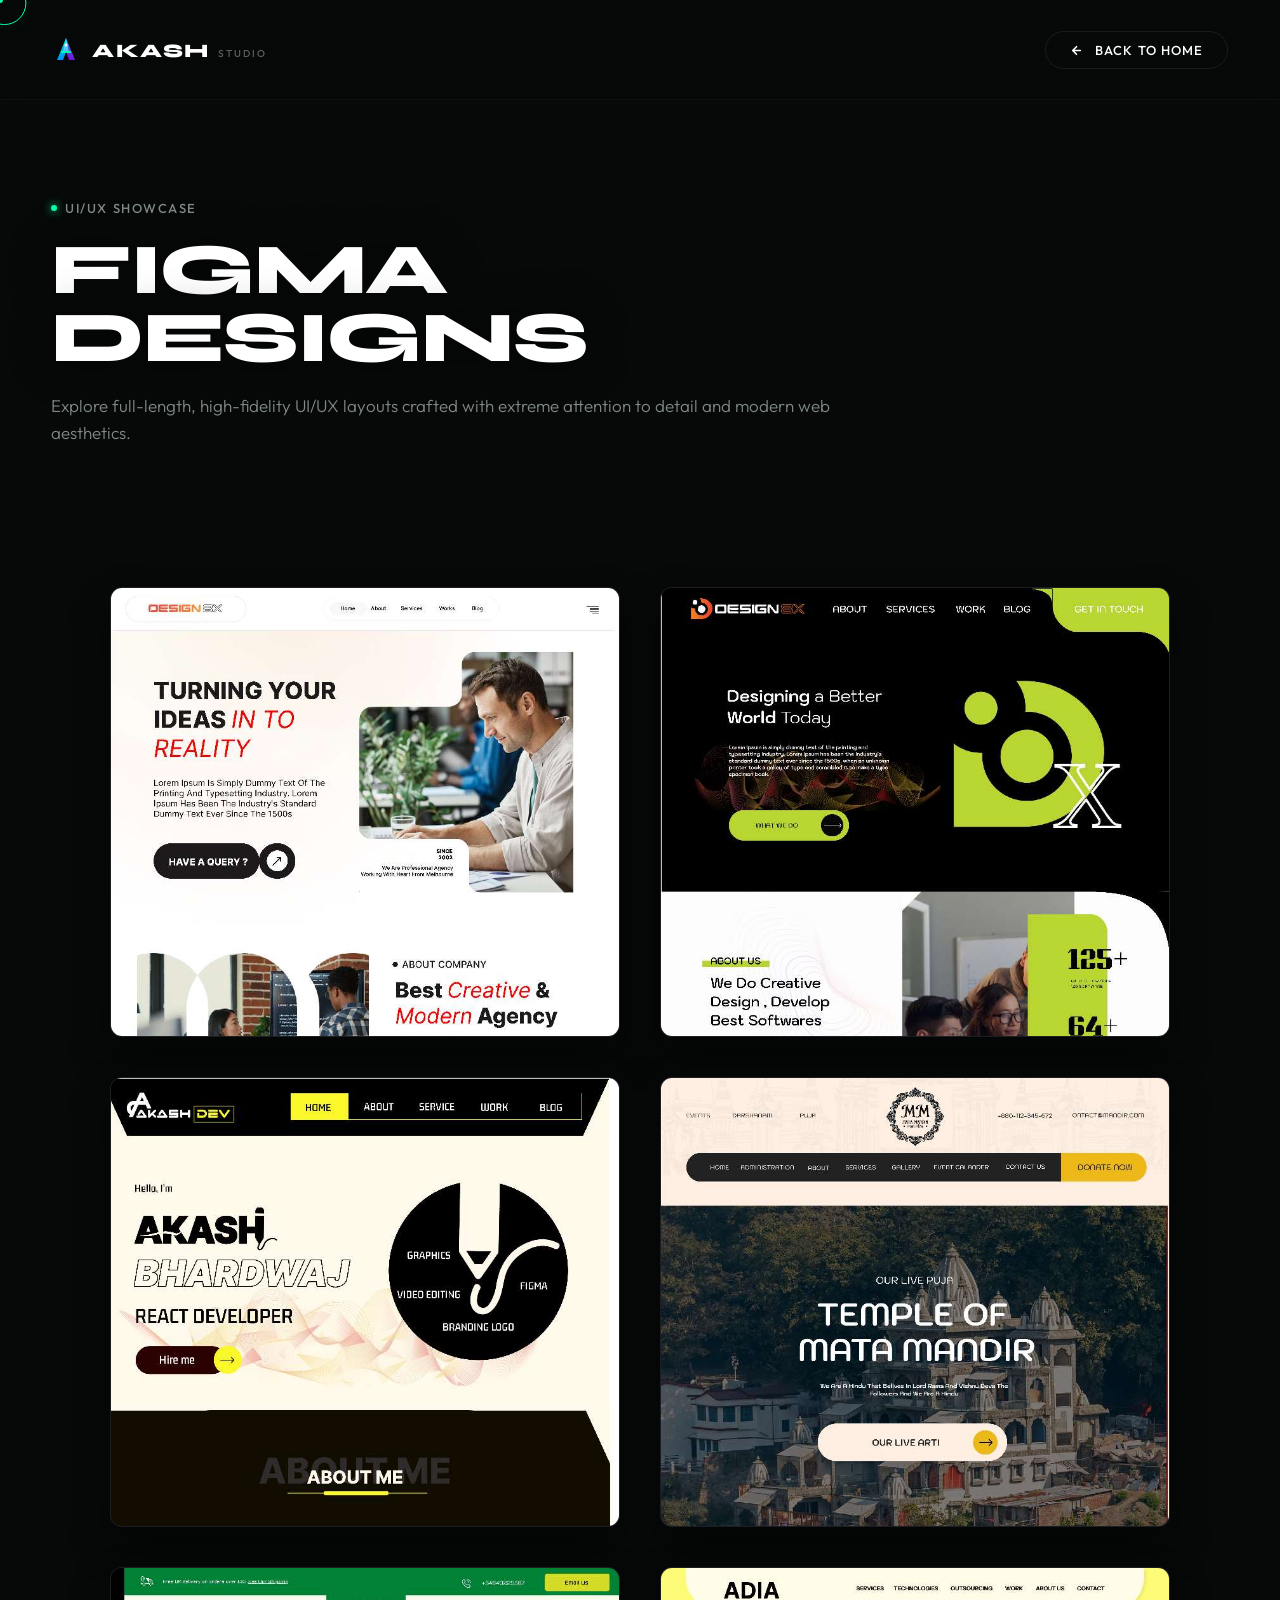
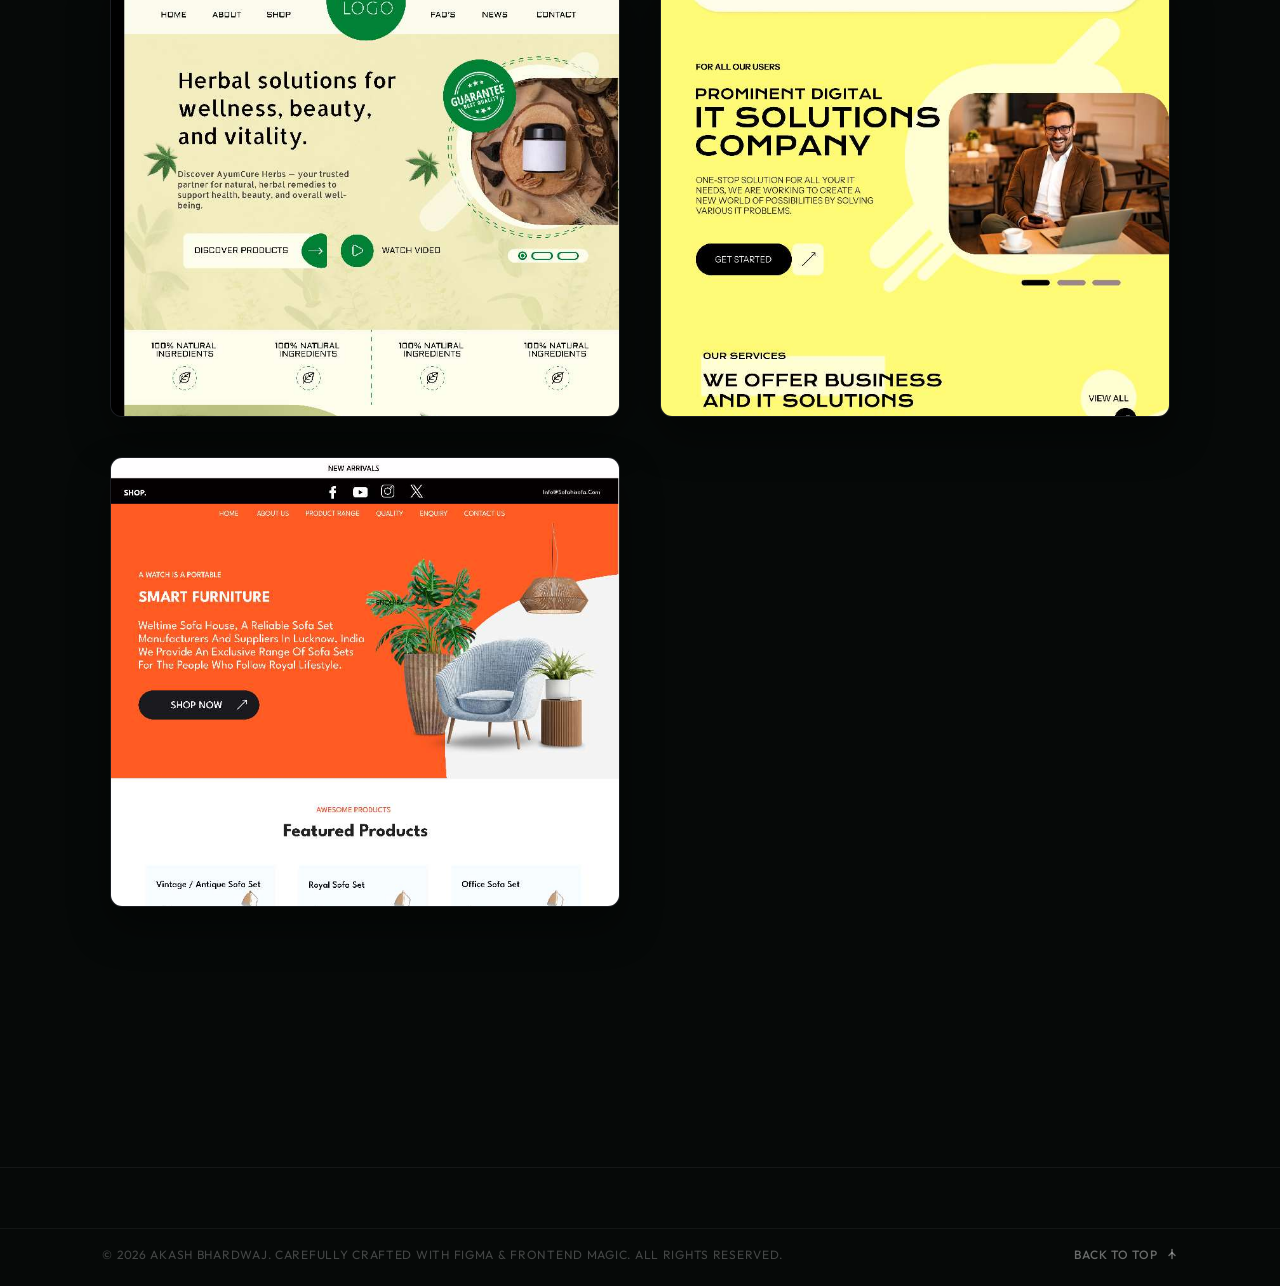
==== figma.html @ 512c7fcb "education section b" ====
<!DOCTYPE html>
<html lang="en">

<head>
    <meta charset="UTF-8">
    <meta name="viewport" content="width=device-width, initial-scale=1.0">
    <title>Figma UI/UX Designs | Akash Bhardwaj</title>
    <meta name="description"
        content="View high-fidelity Figma UI/UX designs and landing pages created by Akash Bhardwaj.">
    <!-- Import Google Fonts -->
    <link rel="preconnect" href="https://fonts.googleapis.com">
    <link rel="preconnect" href="https://fonts.gstatic.com" crossorigin>
    <link
        href="https://fonts.googleapis.com/css2?family=Outfit:wght@300;400;500;600;700&family=Syne:wght@700;800&display=swap"
        rel="stylesheet">
    <!-- Link Stylesheets -->
    <link rel="stylesheet" href="assets/css/main.css">
    <link rel="stylesheet" href="assets/css/work.css">
    <style>
        .figma-showcase-container {
            max-width: 1400px;
            margin: 0 auto;
            padding: 40px 5%;
            display: grid;
            grid-template-columns: repeat(2, 1fr);
            gap: 40px;
        }

        @media (max-width: 768px) {
            .figma-showcase-container {
                grid-template-columns: 1fr;
            }
        }

        .figma-card {
            position: relative;
            width: 100%;
            height: 450px;
            border-radius: 12px;
            overflow: hidden;
            background: #101217;
            box-shadow: 0 20px 40px rgba(0, 0, 0, 0.4);
            cursor: pointer;
            border: 1px solid rgba(255,255,255,0.05);
        }

        .figma-card::after {
            content: 'Click to view full design';
            position: absolute;
            bottom: 0;
            left: 0;
            width: 100%;
            padding: 20px;
            background: linear-gradient(to top, rgba(0,0,0,0.9), transparent);
            color: #fff;
            font-size: 14px;
            font-weight: 600;
            text-align: center;
            opacity: 0;
            transition: opacity 0.3s ease;
            pointer-events: none;
        }

        .figma-card:hover::after {
            opacity: 1;
        }

        /* Hover scroll effect using an inner wrapper */
        .figma-card-inner {
            width: 100%;
            height: 100%;
            overflow: hidden;
        }

        .figma-card img {
            width: 100%;
            height: auto;
            display: block;
            transition: transform 4s cubic-bezier(0.25, 1, 0.5, 1);
        }

        .figma-card:hover img {
            /* We will calculate the exact scroll amount using JS or rough estimate */
            /* A CSS-only hack for tall images: translate to bottom */
            transform: translateY(calc(-100% + 450px));
        }

        /* Modal Styles */
        .figma-modal {
            position: fixed;
            top: 0;
            left: 0;
            width: 100%;
            height: 100%;
            background: rgba(10, 12, 17, 0.95);
            backdrop-filter: blur(10px);
            z-index: 9999;
            display: flex;
            justify-content: center;
            align-items: flex-start;
            overflow-y: auto;
            opacity: 0;
            pointer-events: none;
            transition: opacity 0.4s ease;
            padding: 60px 20px;
        }

        .figma-modal.active {
            opacity: 1;
            pointer-events: all;
        }

        .figma-modal-close {
            position: fixed;
            top: 20px;
            right: 30px;
            width: 44px;
            height: 44px;
            background: rgba(255,255,255,0.1);
            border-radius: 50%;
            display: flex;
            align-items: center;
            justify-content: center;
            color: #fff;
            font-size: 24px;
            cursor: pointer;
            border: 1px solid rgba(255,255,255,0.2);
            z-index: 10000;
            transition: background 0.3s ease;
        }

        .figma-modal-close:hover {
            background: var(--accent-primary);
            color: #000;
        }

        .figma-modal-content {
            width: 100%;
            max-width: 1200px;
            margin: auto;
            box-shadow: 0 30px 60px rgba(0,0,0,0.6);
            border-radius: 8px;
            overflow: hidden;
            transform: translateY(30px);
            transition: transform 0.4s ease;
        }

        .figma-modal.active .figma-modal-content {
            transform: translateY(0);
        }

        .figma-modal-content img {
            width: 100%;
            height: auto;
            display: block;
        }
    </style>
</head>

<body class="work-page">
    <!-- Curtain Loading Screen -->
    <div class="page-load-curtain" id="page-curtain">
        <div class="curtain-glow"></div>
        <div class="curtain-loader">
            <span class="loader-percentage" id="loader-percent">0%</span>
            <div class="loader-bar-wrap">
                <div class="loader-bar-fill" id="loader-bar-fill"></div>
            </div>
        </div>
    </div>

    <!-- WebGL Background Canvas -->
    <canvas id="webgl-canvas"></canvas>

    <!-- Custom Cursor -->
    <div id="custom-cursor">
        <div class="cursor-ring"></div>
        <div class="cursor-dot"></div>
    </div>

    <!-- Header Navigation -->
    <header class="work-header">
        <a href="index.html" class="logo" id="header-logo-link">
            <!-- Custom Prism Monogram (SVG) -->
            <svg class="logo-svg" width="28" height="28" viewBox="0 0 28 28" fill="none"
                xmlns="http://www.w3.org/2000/svg">
                <g class="logo-icon-group">
                    <!-- Left stem (green to blue gradient) -->
                    <path d="M14 2L5 24H11L14 16H17L14 2Z" fill="url(#logo-grad-1)" class="logo-icon-part-1" />
                    <!-- Right stem (cyan to purple gradient with screen blend mode overlay) -->
                    <path d="M14 2L23 24H17L14 16H11L14 2Z" fill="url(#logo-grad-2)" class="logo-icon-part-2"
                        style="mix-blend-mode: screen; opacity: 0.85;" />
                    <!-- Floating neon crossbar -->
                    <path d="M10 16H18" stroke="#00ffaa" stroke-width="2" stroke-linecap="round"
                        class="logo-icon-crossbar" />
                    <!-- Accent focus dot -->
                    <circle cx="14" cy="9" r="1.5" fill="#ffffff" class="logo-icon-dot" />
                </g>
                <defs>
                    <linearGradient id="logo-grad-1" x1="5" y1="2" x2="17" y2="20" gradientUnits="userSpaceOnUse">
                        <stop stop-color="#00ffaa" />
                        <stop offset="1" stop-color="#0088ff" />
                    </linearGradient>
                    <linearGradient id="logo-grad-2" x1="23" y1="2" x2="11" y2="20" gradientUnits="userSpaceOnUse">
                        <stop stop-color="#00e5ff" />
                        <stop offset="1" stop-color="#9900ff" />
                    </linearGradient>
                </defs>
            </svg>
            <!-- Typographic Layout (HTML/CSS) -->
            <span class="logo-text-wrap">
                <span class="logo-text">AKASH</span>
                <span class="logo-subtext">STUDIO</span>
            </span>
        </a>

        <a href="index.html" class="contact-btn" id="back-home-btn">
            <span class="contact-icon"
                style="transform: rotate(180deg); display: inline-flex; align-items: center; margin-right: 2px;">
                <svg width="13" height="13" viewBox="0 0 24 24" fill="none" stroke="currentColor" stroke-width="3"
                    stroke-linecap="round" stroke-linejoin="round">
                    <path d="M5 12h14M12 5l7 7-7 7" />
                </svg>
            </span>
            <span>Back to Home</span>
        </a>
    </header>

    <!-- Main Container -->
    <main class="work-grid-container">
        <!-- Hero Intro Section -->
        <section class="work-hero">
            <div class="section-indicator">
                <span class="dot"></span>
                <span>UI/UX Showcase</span>
            </div>
            <h1 class="work-hero-title">Figma Designs</h1>
            <p class="work-hero-desc">Explore full-length, high-fidelity UI/UX layouts crafted with extreme attention to detail and modern web aesthetics.</p>
        </section>

        <!-- Figma Designs Grid -->
        <section class="figma-showcase-container">
            <div class="figma-card" data-src="assets/images/figma/Desktop - 1.png">
                <div class="figma-card-inner">
                    <img src="assets/images/figma/thumbs/Desktop - 1.jpg" alt="Figma Design Desktop 1" loading="lazy">
                </div>
            </div>
            <div class="figma-card" data-src="assets/images/figma/Desktop - 1 (1).png">
                <div class="figma-card-inner">
                    <img src="assets/images/figma/thumbs/Desktop - 1 (1).jpg" alt="Figma Design Desktop 1 (1)" loading="lazy">
                </div>
            </div>
            <div class="figma-card" data-src="assets/images/figma/Desktop - 1 (2).png">
                <div class="figma-card-inner">
                    <img src="assets/images/figma/thumbs/Desktop - 1 (2).jpg" alt="Figma Design Desktop 1 (2)" loading="lazy">
                </div>
            </div>
            <div class="figma-card" data-src="assets/images/figma/Desktop - 1 (3).png">
                <div class="figma-card-inner">
                    <img src="assets/images/figma/thumbs/Desktop - 1 (3).jpg" alt="Figma Design Desktop 1 (3)" loading="lazy">
                </div>
            </div>
            <div class="figma-card" data-src="assets/images/figma/Desktop - 1 (4).png">
                <div class="figma-card-inner">
                    <img src="assets/images/figma/thumbs/Desktop - 1 (4).jpg" alt="Figma Design Desktop 1 (4)" loading="lazy">
                </div>
            </div>
            <div class="figma-card" data-src="assets/images/figma/Desktop - 2.png">
                <div class="figma-card-inner">
                    <img src="assets/images/figma/thumbs/Desktop - 2.jpg" alt="Figma Design Desktop 2" loading="lazy">
                </div>
            </div>
            <div class="figma-card" data-src="assets/images/figma/Desktop - 2 (1).png">
                <div class="figma-card-inner">
                    <img src="assets/images/figma/thumbs/Desktop - 2 (1).jpg" alt="Figma Design Desktop 2 (1)" loading="lazy">
                </div>
            </div>
        </section>
    </main>

    <!-- Figma Modal -->
    <div class="figma-modal" id="figma-modal">
        <div class="figma-modal-close" id="figma-modal-close">&times;</div>
        <div class="figma-modal-content">
            <img src="" alt="Full Figma Design" id="figma-modal-img">
        </div>
    </div>

    <!-- Footer -->
    <footer class="site-footer" id="site-footer" style="margin-top: 100px;">
        <div class="footer-bar">
            <span class="footer-copy">&copy; 2026 Akash Bhardwaj. Carefully crafted with Figma & Frontend Magic. All rights
                reserved.</span>
            <button class="back-to-top-btn" id="back-to-top-btn" style="position: relative; z-index: 100;">
                <span>Back to Top</span>
                <svg width="12" height="12" viewBox="0 0 24 24" fill="none" stroke="currentColor" stroke-width="3"
                    stroke-linecap="round" stroke-linejoin="round">
                    <path d="M18 15l-6-6-6 6" />
                    <path d="M12 21V3" />
                </svg>
            </button>
        </div>
    </footer>

    <!-- GSAP & Three.js Libraries -->
    <script src="https://cdnjs.cloudflare.com/ajax/libs/gsap/3.12.4/gsap.min.js"></script>
    <script src="https://cdnjs.cloudflare.com/ajax/libs/gsap/3.12.4/ScrollTrigger.min.js"></script>
    <script src="https://cdnjs.cloudflare.com/ajax/libs/three.js/r134/three.min.js"></script>

    <!-- Base Layout Scripts -->
    <script src="assets/js/three-bg.js"></script>
    <script src="assets/js/work.js"></script>
    <script>
        // Back to top behavior
        document.getElementById('back-to-top-btn').addEventListener('click', () => {
            window.scrollTo({ top: 0, behavior: 'smooth' });
        });

        // Figma Modal Logic
        const modal = document.getElementById('figma-modal');
        const modalImg = document.getElementById('figma-modal-img');
        const closeModal = document.getElementById('figma-modal-close');
        const cards = document.querySelectorAll('.figma-card');

        cards.forEach(card => {
            card.addEventListener('click', () => {
                const src = card.getAttribute('data-src');
                modalImg.src = src;
                modal.classList.add('active');
                document.body.style.overflow = 'hidden'; // prevent background scroll
            });
        });

        closeModal.addEventListener('click', () => {
            modal.classList.remove('active');
            document.body.style.overflow = '';
            setTimeout(() => {
                modalImg.src = '';
            }, 400); // clear image after transition
        });

        modal.addEventListener('click', (e) => {
            if (e.target === modal) {
                modal.classList.remove('active');
                document.body.style.overflow = '';
                setTimeout(() => {
                    modalImg.src = '';
                }, 400);
            }
        });
    </script>
</body>
</html>
---- assets/css/main.css ----
/* Main Stylesheet - Premium Creative Agency Portfolio */

/* Import Google Fonts */
@import url('https://fonts.googleapis.com/css2?family=Outfit:wght@300;400;500;600;700&family=Syne:wght@700;800&display=swap');

:root {
    --bg-color: #060908;
    --card-bg: rgba(10, 15, 13, 0.7);
    --accent-primary: #00ffaa;
    --accent-glow: rgba(0, 255, 170, 0.2);
    --accent-secondary: #00e5ff;
    --accent-secondary-glow: rgba(0, 229, 255, 0.2);
    --text-main: #ffffff;
    --text-muted: #808a85;

    --font-heading: 'Syne', sans-serif;
    --font-body: 'Outfit', sans-serif;

    /* Cursor variables */
    --cursor-x: 0px;
    --cursor-y: 0px;
    --cursor-ring-x: 0px;
    --cursor-ring-y: 0px;

    /* 3D Cube rotation variables managed by JS */
    --rx: -15deg;
    --ry: 45deg;
}

/* Base Reset */
* {
    margin: 0;
    padding: 0;
    box-sizing: border-box;
    -webkit-font-smoothing: antialiased;
    -moz-osx-font-smoothing: grayscale;
}

body {
    background-color: var(--bg-color);
    color: var(--text-main);
    font-family: var(--font-body);
    width: 100vw;
    position: relative;
    cursor: none;
    /* Hide default cursor to use custom one */
    /* overflow-y: auto; */
    /* overflow-x: hidden; */
    scroll-behavior: smooth;
}

/* Fallback for touch devices to show normal cursor */
@media (pointer: coarse) {
    body {
        cursor: auto;
    }

    #custom-cursor {
        display: none !important;
    }
}

a,
button {
    cursor: none;
    /* Keep cursor hidden on interactive items too */
}

.top {
    padding-top: 120px;
}

.bottom {
    padding-bottom: 120px;
}

/* Background Canvas & Glows */
#bg-canvas {
    position: fixed;
    top: 0;
    left: 0;
    width: 100%;
    height: 100%;
    z-index: -2;
    pointer-events: none;
    background: radial-gradient(circle at 50% 50%, #0d241d 0%, #060908 100%);
}

.bg-glow-effect {
    position: absolute;
    width: 50vw;
    height: 50vh;
    background: radial-gradient(circle, rgba(0, 255, 170, 0.05) 0%, transparent 70%);
    top: 25%;
    left: 25%;
    z-index: -1;
    pointer-events: none;
    filter: blur(60px);
}

/* Custom Cursor */
#custom-cursor {
    position: fixed;
    top: 0;
    left: 0;
    z-index: 100000;
    pointer-events: none;
}

.cursor-ring {
    position: absolute;
    width: 44px;
    height: 44px;
    border: 1.5px solid var(--accent-primary);
    border-radius: 50%;
    transform: translate(-50%, -50%) translate3d(var(--cursor-ring-x), var(--cursor-ring-y), 0);
    transition: width 0.3s cubic-bezier(0.2, 0.8, 0.2, 1),
        height 0.3s cubic-bezier(0.2, 0.8, 0.2, 1),
        background-color 0.3s ease,
        border-color 0.3s ease,
        box-shadow 0.3s ease;
    display: flex;
    justify-content: center;
    align-items: center;
}

.cursor-dot {
    position: absolute;
    width: 6px;
    height: 6px;
    background-color: var(--accent-primary);
    border-radius: 50%;
    transform: translate(-50%, -50%) translate3d(var(--cursor-x), var(--cursor-y), 0);
    transition: transform 0.1s ease, background-color 0.3s ease;
}

.cursor-ring::after {
    content: '';
    position: absolute;
    width: 100%;
    height: 100%;
    border-radius: 50%;
    box-shadow: 0 0 12px var(--accent-glow);
    opacity: 0.5;
}

/* Custom Cursor States */
#custom-cursor.hover .cursor-ring {
    width: 76px;
    height: 76px;
    background-color: rgba(0, 255, 170, 0.08);
    border-color: var(--accent-primary);
    box-shadow: 0 0 20px rgba(0, 255, 170, 0.2);
}

#custom-cursor.hover .cursor-dot {
    background-color: var(--text-main);
    transform: translate(-50%, -50%) scale(1.5);
}

/* Drag State for 3D Cube */
.cursor-drag-text {
    font-family: var(--font-body);
    font-size: 8px;
    font-weight: 700;
    color: var(--bg-color);
    text-transform: uppercase;
    letter-spacing: 0.1em;
    opacity: 0;
    transition: opacity 0.2s ease;
    pointer-events: none;
}

#custom-cursor.drag .cursor-ring {
    width: 80px;
    height: 80px;
    background-color: var(--accent-primary);
    border-color: var(--accent-primary);
    box-shadow: 0 0 30px rgba(0, 255, 170, 0.4);
}

#custom-cursor.drag .cursor-ring .cursor-drag-text {
    opacity: 1;
}

#custom-cursor.drag .cursor-dot {
    opacity: 0;
}

/* Header & Navigation */
header {
    position: fixed;
    top: 0;
    left: 0;
    width: 100%;
    padding: 30px 4vw;
    display: flex;
    justify-content: space-between;
    align-items: center;
    z-index: 100;
    border-radius: 0px;
    border: 1px solid transparent;
    border-bottom: 1px solid transparent;
    box-shadow: none;
    transition:
        top 0.85s cubic-bezier(0.16, 1, 0.3, 1),
        left 0.85s cubic-bezier(0.16, 1, 0.3, 1),
        transform 0.85s cubic-bezier(0.16, 1, 0.3, 1),
        width 0.85s cubic-bezier(0.16, 1, 0.3, 1),
        max-width 0.85s cubic-bezier(0.16, 1, 0.3, 1),
        padding 0.85s cubic-bezier(0.16, 1, 0.3, 1),
        background-color 0.85s ease,
        border-radius 0.85s cubic-bezier(0.16, 1, 0.3, 1),
        border 0.85s ease,
        box-shadow 0.85s ease;
    will-change: top, left, transform, width, max-width, padding, border-radius;
}

header>*:not(#header-scroll-progress) {
    position: relative;
    z-index: 2;
}

header::before {
    content: '';
    position: absolute;
    inset: 0;
    border-radius: 0px;
    padding: 1.5px;
    background: transparent;
    -webkit-mask: linear-gradient(#fff 0 0) content-box, linear-gradient(#fff 0 0);
    -webkit-mask-composite: xor;
    mask-composite: exclude;
    pointer-events: none;
    opacity: 0;
    z-index: 1;
    transition:
        opacity 0.85s ease,
        border-radius 0.85s cubic-bezier(0.16, 1, 0.3, 1);
}

header.scrolled {
    top: 100%;
    left: 50%;
    transform: translate(-50%, calc(-100% - 24px));
    width: 90%;
    max-width: 580px;
    padding: 10px 24px;
    background-color: rgba(6, 9, 8, 0.72);
    backdrop-filter: blur(20px);
    -webkit-backdrop-filter: blur(20px);
    border-radius: 100px;
    border: 1px solid transparent;
    box-shadow:
        0 15px 35px rgba(0, 0, 0, 0.6),
        0 0 20px rgba(0, 255, 170, 0.04);
}

header.scrolled::before {
    opacity: 1;
    border-radius: 100px;
    background: conic-gradient(from 0deg,
            var(--accent-primary) 0%,
            var(--accent-secondary) var(--scroll-percent, 0%),
            rgba(255, 255, 255, 0.06) var(--scroll-percent, 0%),
            rgba(255, 255, 255, 0.06) 100%);
}


/* Menu Toggle Button */
.menu-toggle {
    display: flex;
    align-items: center;
    gap: 12px;
    background: transparent;
    border: none;
    cursor: pointer;
    z-index: 110;
}

.hamburger {
    display: flex;
    flex-direction: column;
    gap: 6px;
    width: 24px;
}

.hamburger span {
    display: block;
    height: 2px;
    background-color: var(--text-main);
    transition: all 0.3s cubic-bezier(0.2, 0.8, 0.2, 1);
}

.hamburger span:nth-child(2) {
    width: 16px;
    align-self: flex-start;
}

/* Hamburger Morph on Active */
.menu-active .hamburger span:nth-child(1) {
    transform: translateY(8px) rotate(45deg);
}

.menu-active .hamburger span:nth-child(2) {
    opacity: 0;
    transform: translateX(10px);
}

.menu-active .hamburger span:nth-child(3) {
    transform: translateY(-8px) rotate(-45deg);
}

.menu-text {
    font-family: var(--font-body);
    font-weight: 600;
    font-size: 15px;
    letter-spacing: 0.1em;
    text-transform: uppercase;
    color: var(--text-main);
    transition: color 0.3s ease;
}

.menu-toggle:hover .hamburger span:nth-child(2) {
    width: 24px;
}

.menu-toggle:hover .menu-text {
    color: var(--accent-primary);
}

/* Logo */
.logo {
    display: inline-flex;
    align-items: center;
    gap: 12px;
    text-decoration: none;
    transition: transform 0.4s cubic-bezier(0.25, 1, 0.5, 1);
}

.logo-svg {
    display: block;
    flex-shrink: 0;
    overflow: visible;
}

/* Part transitions */
.logo-icon-part-1,
.logo-icon-part-2 {
    transition: transform 0.4s cubic-bezier(0.25, 1, 0.5, 1), opacity 0.4s ease, filter 0.4s ease;
}

.logo-icon-crossbar {
    transition: stroke-dasharray 0.4s ease, stroke-width 0.4s ease, stroke 0.4s ease, filter 0.4s ease;
}

.logo-icon-dot {
    transition: fill 0.4s ease, r 0.4s ease, filter 0.4s ease;
}

.logo-text-wrap {
    display: inline-flex;
    align-items: baseline;
    gap: 8px;
    white-space: nowrap;
}

.logo-text {
    font-family: var(--font-heading);
    font-weight: 800;
    font-size: 19px;
    letter-spacing: 0.08em;
    color: #ffffff;
    text-transform: uppercase;
    transition: fill 0.4s ease, letter-spacing 0.4s cubic-bezier(0.25, 1, 0.5, 1), text-shadow 0.4s ease;
}

.logo-subtext {
    font-family: var(--font-body);
    font-weight: 500;
    font-size: 10px;
    letter-spacing: 0.2em;
    color: rgba(255, 255, 255, 0.35);
    text-transform: uppercase;
    transition: color 0.4s ease, letter-spacing 0.4s cubic-bezier(0.25, 1, 0.5, 1), transform 0.4s cubic-bezier(0.25, 1, 0.5, 1);
    will-change: transform, letter-spacing;
}

/* Hover Animations */
.logo:hover {
    transform: scale(1.02);
}

/* Overlapping parts shift in opposite directions slightly for a 3D parallax prism feel */
.logo:hover .logo-icon-part-1 {
    transform: translateX(-1px) scaleY(1.02);
    filter: drop-shadow(0 0 4px rgba(0, 255, 170, 0.4));
}

.logo:hover .logo-icon-part-2 {
    transform: translateX(1px) scaleY(1.02);
    filter: drop-shadow(0 0 4px rgba(0, 229, 255, 0.4));
}

.logo:hover .logo-icon-crossbar {
    stroke: #00e5ff;
    stroke-width: 2.5px;
    filter: drop-shadow(0 0 5px #00e5ff);
}

.logo:hover .logo-icon-dot {
    fill: #ffffff;
    r: 2px;
    filter: drop-shadow(0 0 4px #ffffff);
}

/* The name letters expand in spacing elegantly */
.logo:hover .logo-text {
    fill: #ffffff;
    letter-spacing: 0.12em;
    text-shadow: 0 0 10px rgba(255, 255, 255, 0.2);
}

/* Subtext shifts right and glows */
.logo:hover .logo-subtext {
    color: var(--accent-primary);
    letter-spacing: 0.25em;
    transform: translateX(4px);
}

/* Contact Button */
.contact-btn {
    display: flex;
    align-items: center;
    gap: 10px;
    padding: 10px 24px;
    border: 1px solid rgba(255, 255, 255, 0.15);
    border-radius: 50px;
    color: var(--text-main);
    font-family: var(--font-body);
    font-weight: 500;
    font-size: 13px;
    text-transform: uppercase;
    letter-spacing: 0.08em;
    text-decoration: none;
    background: transparent;
    transition: all 0.3s cubic-bezier(0.2, 0.8, 0.2, 1);
    position: relative;
    overflow: hidden;
}

.contact-btn::before {
    content: '';
    position: absolute;
    top: 50%;
    left: 50%;
    width: 120%;
    height: 120%;
    background: radial-gradient(circle, rgba(0, 255, 170, 0.1) 0%, transparent 70%);
    transform: translate(-50%, -50%) scale(0);
    transition: transform 0.5s ease;
    z-index: -1;
}

.contact-btn:hover {
    border-color: var(--accent-primary);
    box-shadow: 0 0 15px var(--accent-glow);
    transform: translateY(-1px);
}

.contact-btn:hover::before {
    transform: translate(-50%, -50%) scale(1);
}

.contact-icon {
    display: flex;
    align-items: center;
    justify-content: center;
}

.contact-icon svg {
    transition: transform 0.3s ease;
}

.contact-btn:hover .contact-icon svg {
    transform: translateX(3px) scale(1.1);
}

/* Social Sidebar Left */
.social-sidebar {
    position: absolute;
    left: 4vw;
    top: 50%;
    transform: translateY(-50%);
    display: flex;
    flex-direction: column;
    gap: 28px;
    z-index: 50;
}

.social-link {
    display: flex;
    align-items: center;
    justify-content: center;
    color: var(--text-muted);
    transition: all 0.3s cubic-bezier(0.2, 0.8, 0.2, 1);
    width: 36px;
    height: 36px;
    border-radius: 50%;
    background: rgba(255, 255, 255, 0.02);
    border: 1px solid rgba(255, 255, 255, 0.05);
}

.social-link svg {
    width: 16px;
    height: 16px;
    fill: currentColor;
}

.social-link:hover {
    color: var(--accent-primary);
    border-color: var(--accent-primary);
    background: rgba(0, 255, 170, 0.05);
    box-shadow: 0 0 10px rgba(0, 255, 170, 0.1);
    transform: scale(1.1) translateX(2px);
}

/* Footer Section Left */
.footer-left {
    position: absolute;
    left: 4vw;
    bottom: 6vh;
    max-width: 340px;
    z-index: 50;
    display: flex;
    flex-direction: column;
    gap: 24px;
}

.footer-left p {
    font-size: 15px;
    color: var(--text-muted);
    line-height: 1.6;
    font-weight: 300;
}

.btn-primary {
    display: inline-flex;
    align-items: center;
    justify-content: center;
    gap: 12px;
    padding: 14px 28px;
    background: rgba(0, 255, 170, 0.05);
    border: 1.5px solid var(--accent-primary);
    border-radius: 50px;
    color: #ffffff;
    text-transform: uppercase;
    font-family: var(--font-body);
    font-size: 13px;
    font-weight: 600;
    letter-spacing: 0.05em;
    text-decoration: none;
    transition: all 0.3s cubic-bezier(0.2, 0.8, 0.2, 1);
    align-self: flex-start;
    box-shadow: 0 0 0px rgba(0, 255, 170, 0);
}

.btn-primary svg {
    transition: transform 0.3s cubic-bezier(0.2, 0.8, 0.2, 1);
}

.btn-primary:hover {
    background: var(--accent-primary);
    color: var(--bg-color);
    box-shadow: 0 0 25px rgba(0, 255, 170, 0.4);
    transform: translateY(-3px);
}

.btn-primary:hover svg {
    transform: translateX(4px) scale(1.1);
    stroke: var(--bg-color);
    fill: var(--bg-color);
}

/* Footer Section Right (Expertise list) */
.footer-right {
    position: absolute;
    right: 4vw;
    bottom: 6vh;
    text-align: right;
    z-index: 50;
    display: flex;
    flex-direction: column;
    gap: 12px;
}

.expertise-item {
    font-family: var(--font-body);
    font-size: 15px;
    font-weight: 400;
    color: var(--text-muted);
    cursor: pointer;
    transition: all 0.3s cubic-bezier(0.2, 0.8, 0.2, 1);
    display: flex;
    align-items: center;
    justify-content: flex-end;
    gap: 8px;
}

.expertise-item::before {
    content: '';
    width: 0px;
    height: 6px;
    background-color: var(--accent-primary);
    border-radius: 50%;
    opacity: 0;
    transition: all 0.3s cubic-bezier(0.2, 0.8, 0.2, 1);
}

.expertise-item:hover {
    color: var(--text-main);
    transform: translateX(-10px);
}

.expertise-item:hover::before {
    width: 6px;
    opacity: 1;
}

/* Hero Center Container */
.hero-container {
    position: relative;
    width: 100%;
    height: 100vh;
    display: flex;
    flex-direction: column;
    justify-content: center;
    align-items: center;
    overflow: hidden;
}

/* Typography Layers (Solid behind, Outline in front) */
.title-layer {
    position: absolute;
    top: 50%;
    left: 50%;
    transform: translate(-50%, -50%);
    display: flex;
    flex-direction: column;
    align-items: center;
    justify-content: center;
    width: 100%;
    pointer-events: none;
    text-align: center;
    user-select: none;
}

.hero-title {
    font-family: var(--font-heading);
    font-weight: 800;
    font-size: 6.5vw;
    line-height: 0.9;
    text-transform: uppercase;
    letter-spacing: -0.01em;
    white-space: nowrap;
    margin: 0;
    padding: 0;
}

.title-layer-solid {
    color: var(--text-main);
    z-index: 1;
}

.title-layer-outline {
    color: transparent;
    -webkit-text-stroke: 1.5px rgba(255, 255, 255, 0.35);
    z-index: 3;
}

/* 3D Cube Component */
.cube-viewport {
    width: 320px;
    height: 320px;
    perspective: 1200px;
    position: absolute;
    top: 50%;
    left: 50%;
    transform: translate(-50%, -50%);
    display: flex;
    justify-content: center;
    align-items: center;
    z-index: 2;
    cursor: grab;
}

.cube-viewport:active {
    cursor: grabbing;
}

.cube-container {
    width: 280px;
    height: 280px;
    position: relative;
    transform-style: preserve-3d;
    transform: rotateX(var(--rx)) rotateY(var(--ry));
    will-change: transform;
    /* transition: transform 0.05s linear; */
    /* We manage interpolation in JS directly for ultra-smoothness */
}

/* Glow ball at the center inside the cube */
.cube-core {
    position: absolute;
    width: 130px;
    height: 130px;
    background: radial-gradient(circle, var(--accent-primary) 0%, var(--accent-secondary) 40%, transparent 70%);
    border-radius: 50%;
    filter: blur(15px);
    transform-style: preserve-3d;
    z-index: 0;
    pointer-events: none;
    left: 75px;
    top: 75px;
    animation: corePulse 4s infinite ease-in-out alternate;
    opacity: 0.8;
}

@keyframes corePulse {
    0% {
        transform: translate3d(0, 0, 0) scale(0.8);
        filter: blur(12px) brightness(1);
    }

    100% {
        transform: translate3d(0, 0, 0) scale(1.15);
        filter: blur(20px) brightness(1.3);
    }
}

.cube-face {
    position: absolute;
    width: 280px;
    height: 280px;
    backface-visibility: visible;
    border: 1.5px solid rgba(0, 255, 170, 0.35);
    box-shadow: inset 0 0 40px rgba(0, 255, 170, 0.15), 0 0 25px rgba(0, 0, 0, 0.55);
    background-size: cover;
    background-position: center;
    background-repeat: no-repeat;
    opacity: 0.88;
    transition: border-color 0.4s ease, box-shadow 0.4s ease, opacity 0.4s ease;
    border-radius: 6px;
    overflow: hidden;
}

.cube-face::after {
    content: '';
    position: absolute;
    top: 0;
    left: 0;
    width: 100%;
    height: 100%;
    background: linear-gradient(135deg, rgba(255, 255, 255, 0.15) 0%, transparent 60%, rgba(0, 0, 0, 0.45) 100%);
    pointer-events: none;
}

.cube-viewport:hover .cube-face {
    border-color: var(--accent-primary);
    box-shadow: inset 0 0 50px rgba(0, 255, 170, 0.25), 0 0 35px rgba(0, 255, 170, 0.15);
    opacity: 0.95;
}

/* Face coordinates */
.face-front {
    transform: rotateY(0deg) translateZ(140px);
}

.face-back {
    transform: rotateY(180deg) translateZ(140px);
}

.face-right {
    transform: rotateY(90deg) translateZ(140px);
}

.face-left {
    transform: rotateY(-90deg) translateZ(140px);
}

.face-top {
    transform: rotateX(90deg) translateZ(140px);
}

.face-bottom {
    transform: rotateX(-90deg) translateZ(140px);
}

/* Fullscreen Navigation Menu Overlay */
.menu-overlay {
    position: fixed;
    top: 0;
    left: 0;
    width: 100vw;
    height: 100vh;
    background: rgba(4, 7, 6, 0.98);
    backdrop-filter: blur(25px);
    -webkit-backdrop-filter: blur(25px);
    z-index: 95;
    transform: translateY(-100%);
    transition: transform 0.8s cubic-bezier(0.85, 0, 0.15, 1);
    opacity: 0;
    overflow: hidden;
}

.menu-overlay.active {
    transform: translateY(0);
    opacity: 1;
}

/* Glowing dots pattern on overlay menu */
.menu-overlay::after {
    content: '';
    position: absolute;
    top: 0;
    left: 0;
    width: 100%;
    height: 100%;
    background-image: radial-gradient(rgba(255, 255, 255, 0.02) 1px, transparent 1px);
    background-size: 30px 30px;
    z-index: -1;
    pointer-events: none;
}

/* Split screen overlay grid */
.menu-overlay-grid {
    display: grid;
    grid-template-columns: 1fr 1.1fr;
    width: 100%;
    height: 100%;
}

/* Left panel: Portrait image frame and Three.js Canvas */
.menu-overlay-left {
    position: relative;
    display: flex;
    justify-content: center;
    align-items: center;
    background: radial-gradient(circle at 30% 30%, rgba(13, 36, 29, 0.4) 0%, rgba(4, 7, 6, 0) 100%);
    border-right: 1px solid rgba(255, 255, 255, 0.03);
    overflow: hidden;
}

#menu-three-canvas {
    position: absolute;
    top: 0;
    left: 0;
    width: 100%;
    height: 100%;
    z-index: 1;
    pointer-events: none;
}

.menu-portrait-frame {
    position: relative;
    width: 320px;
    height: 400px;
    border-radius: 24px;
    padding: 1.5px;
    background: linear-gradient(135deg, rgba(0, 255, 170, 0.3) 0%, rgba(0, 229, 255, 0.3) 100%);
    box-shadow:
        0 25px 50px rgba(0, 0, 0, 0.6),
        0 0 30px rgba(0, 255, 170, 0.05);
    z-index: 2;
    overflow: hidden;
    transition: transform 0.5s cubic-bezier(0.16, 1, 0.3, 1), box-shadow 0.5s ease;
}

.menu-portrait-frame:hover {
    transform: scale(1.02) rotate(0.5deg);
    box-shadow:
        0 30px 60px rgba(0, 0, 0, 0.7),
        0 0 40px rgba(0, 255, 170, 0.15);
}

.menu-portrait-glow {
    position: absolute;
    inset: 0;
    background: radial-gradient(circle at var(--mouse-x, 50%) var(--mouse-y, 50%), rgba(0, 255, 170, 0.25) 0%, transparent 60%);
    z-index: 1;
    pointer-events: none;
    transition: opacity 0.3s ease;
}

.menu-portrait-wrap {
    width: 100%;
    height: 100%;
    border-radius: 22px;
    overflow: hidden;
    position: relative;
    z-index: 2;
    background: var(--bg-color);
}

.menu-portrait-img {
    width: 100%;
    height: 100%;
    object-fit: cover;
    opacity: 0.85;
    transition: transform 0.6s cubic-bezier(0.16, 1, 0.3, 1), filter 0.6s ease;
    filter: grayscale(20%) contrast(105%);
}

.menu-portrait-frame:hover .menu-portrait-img {
    transform: scale(1.05);
    filter: grayscale(0%) contrast(105%);
}

/* Right panel: links & dynamic labels */
.menu-overlay-right {
    position: relative;
    display: flex;
    flex-direction: column;
    justify-content: flex-start;
    padding: 80px 8vw;
    overflow-y: auto;
}

.menu-bg-label {
    font-family: var(--font-heading);
    font-weight: 800;
    font-size: 8.5vw;
    text-transform: uppercase;
    color: transparent;
    -webkit-text-stroke: 1.5px rgba(255, 255, 255, 0.025);
    position: absolute;
    top: 50%;
    left: 8vw;
    transform: translateY(-50%);
    z-index: 1;
    pointer-events: none;
    white-space: nowrap;
    letter-spacing: -0.02em;
    user-select: none;
    transition: opacity 0.35s ease, transform 0.45s cubic-bezier(0.16, 1, 0.3, 1), -webkit-text-stroke 0.35s ease;
}

.menu-bg-label.changing {
    opacity: 0;
    transform: translateY(-50%) translateX(20px);
}

.menu-container {
    display: flex;
    flex-direction: column;
    align-items: flex-start;
    gap: 12px;
    position: relative;
    z-index: 2;
    margin: auto 0;
}

.menu-item {
    font-family: var(--font-heading);
    font-weight: 800;
    font-size: 2.8vw;
    text-transform: uppercase;
    text-decoration: none;
    color: rgba(255, 255, 255, 0.2);
    transition: color 0.4s ease, transform 0.4s cubic-bezier(0.16, 1, 0.3, 1);
    display: flex;
    align-items: center;
    gap: 16px;
    position: relative;
}

.menu-item span {
    font-family: var(--font-body);
    font-size: 0.9vw;
    font-weight: 500;
    color: var(--accent-primary);
    opacity: 0;
    transform: translateX(-15px);
    transition: opacity 0.3s ease, transform 0.3s cubic-bezier(0.16, 1, 0.3, 1);
}

.menu-item:hover {
    color: var(--text-main);
    transform: translateX(12px) scale(1.02);
}

.menu-item:hover span {
    opacity: 1;
    transform: translateX(0);
}

.menu-item::after {
    content: '';
    position: absolute;
    bottom: -2px;
    left: 0;
    width: 0;
    height: 3px;
    background-color: var(--accent-primary);
    box-shadow: 0 0 12px var(--accent-glow);
    transition: width 0.4s cubic-bezier(0.16, 1, 0.3, 1);
}

.menu-item:hover::after {
    width: 100%;
}

/* Stagger animations for menu reveal */
.menu-overlay.active .menu-item {
    animation: slideInUp 0.6s cubic-bezier(0.16, 1, 0.3, 1) forwards;
    opacity: 0;
}

.menu-overlay.active .menu-item:nth-child(1) {
    animation-delay: 0.05s;
}

.menu-overlay.active .menu-item:nth-child(2) {
    animation-delay: 0.10s;
}

.menu-overlay.active .menu-item:nth-child(3) {
    animation-delay: 0.15s;
}

.menu-overlay.active .menu-item:nth-child(4) {
    animation-delay: 0.20s;
}

.menu-overlay.active .menu-item:nth-child(5) {
    animation-delay: 0.25s;
}

.menu-overlay.active .menu-item:nth-child(6) {
    animation-delay: 0.30s;
}

.menu-overlay.active .menu-item:nth-child(7) {
    animation-delay: 0.35s;
}

.menu-overlay.active .menu-item:nth-child(8) {
    animation-delay: 0.40s;
}

.menu-overlay.active .menu-item:nth-child(9) {
    animation-delay: 0.45s;
}

@keyframes slideInUp {
    from {
        opacity: 0;
        transform: translateY(30px);
    }

    to {
        opacity: 1;
        transform: translateY(0);
    }
}

/* Responsive collapse for menu split layout */
@media (max-width: 991px) {
    .menu-overlay-grid {
        grid-template-columns: 1fr;
    }

    .menu-overlay-left {
        display: none;
        /* Hide interactive visuals on tablet & mobile */
    }

    .menu-overlay-right {
        padding: 80px 10vw;
    }

    .menu-item {
        font-size: 6.5vw;
    }

    .menu-item span {
        font-size: 2.2vw;
    }

    .menu-bg-label {
        font-size: 15vw;
        left: 10vw;
    }
}

@media (max-width: 576px) {
    .menu-item {
        font-size: 8vw;
    }

    .menu-item span {
        font-size: 3vw;
    }
}



/* Responsive adjustments */
@media (max-width: 1024px) {
    .hero-title {
        font-size: 11vw;
    }

    .cube-viewport {
        width: 260px;
        height: 260px;
    }

    .cube-container {
        width: 220px;
        height: 220px;
    }

    .cube-face {
        width: 220px;
        height: 220px;
    }

    .cube-core {
        width: 100px;
        height: 100px;
        left: 60px;
        top: 60px;
    }

    .face-front {
        transform: rotateY(0deg) translateZ(110px);
    }

    .face-back {
        transform: rotateY(180deg) translateZ(110px);
    }

    .face-right {
        transform: rotateY(90deg) translateZ(110px);
    }

    .face-left {
        transform: rotateY(-90deg) translateZ(110px);
    }

    .face-top {
        transform: rotateX(90deg) translateZ(110px);
    }

    .face-bottom {
        transform: rotateX(-90deg) translateZ(110px);
    }
}

@media (max-width: 768px) {
    header {
        padding: 20px 6vw;
    }

    header.scrolled {
        transform: translate(-50%, calc(-100% - 16px));
        width: calc(100% - 32px);
        max-width: 100%;
        padding: 8px 12px;
    }

    header.scrolled .logo-subtext {
        display: none !important;
    }

    header.scrolled .menu-text {
        display: none !important;
    }

    header.scrolled .contact-btn span:not(.contact-icon) {
        display: none !important;
    }

    header.scrolled .contact-btn {
        padding: 10px;
        border-radius: 50% !important;
        width: 38px;
        height: 38px;
        display: flex;
        align-items: center;
        justify-content: center;
    }

    header.scrolled .contact-btn .contact-icon {
        margin: 0 !important;
    }


    .social-sidebar {
        display: none;
        /* Hide on mobile to declutter */
    }

    .footer-left {
        left: 6vw;
        bottom: 4vh;
        max-width: 80%;
    }

    .footer-right {
        display: none;
        /* Hide on mobile to declutter */
    }

    .hero-title {
        font-size: 13vw;
        line-height: 1.0;
    }

    .cube-viewport {
        width: 220px;
        height: 220px;
    }

    .cube-container {
        width: 180px;
        height: 180px;
    }

    .cube-face {
        width: 180px;
        height: 180px;
    }

    .cube-core {
        width: 80px;
        height: 80px;
        left: 50px;
        top: 50px;
    }

    .face-front {
        transform: rotateY(0deg) translateZ(90px);
    }

    .face-back {
        transform: rotateY(180deg) translateZ(90px);
    }

    .face-right {
        transform: rotateY(90deg) translateZ(90px);
    }

    .face-left {
        transform: rotateY(-90deg) translateZ(90px);
    }

    .face-top {
        transform: rotateX(90deg) translateZ(90px);
    }

    .face-bottom {
        transform: rotateX(-90deg) translateZ(90px);
    }

    .menu-item {
        font-size: 10vw;
    }

    .menu-item span {
        font-size: 3.5vw;
    }
}

/* About the Studio Section Styles */
.about-section {
    position: relative;
    width: 100%;
    min-height: 100vh;
    display: flex;
    align-items: center;
    justify-content: center;
    overflow: hidden;
    background-color: var(--bg-color);
    z-index: 10;
}

.about-content {
    max-width: 1200px;
    width: 100%;
    display: flex;
    flex-direction: column;
    gap: 50px;
    position: relative;
    z-index: 2;
}

.section-indicator {
    display: flex;
    align-items: center;
    gap: 8px;
    font-family: var(--font-body);
    font-size: 13px;
    font-weight: 500;
    text-transform: uppercase;
    letter-spacing: 0.12em;
    color: var(--text-muted);
}

.section-indicator .dot {
    width: 6px;
    height: 6px;
    background-color: var(--accent-primary);
    border-radius: 50%;
    display: inline-block;
    box-shadow: 0 0 8px var(--accent-primary);
}

.about-heading {
    font-family: var(--font-heading);
    font-weight: 800;
    font-size: 3.4vw;
    line-height: 1.25;
    text-transform: uppercase;
    color: var(--text-main);
    max-width: 1100px;
    margin: 0;
    letter-spacing: -0.01em;
}

.about-grid {
    display: grid;
    grid-template-columns: 1.1fr 0.9fr;
    gap: 6vw;
    align-items: center;
    width: 100%;
}

.about-image-wrapper {
    position: relative;
    border-radius: 16px;
    overflow: hidden;
    width: 100%;
    aspect-ratio: 1.8;
    box-shadow: 0 25px 50px -15px rgba(0, 0, 0, 0.7);
    border: 1px solid rgba(255, 255, 255, 0.05);
    perspective: 1200px;
    transform-style: preserve-3d;
}

.about-image-wrapper canvas {
    position: absolute;
    top: 0;
    left: 0;
    width: 100%;
    height: 100%;
    display: block;
    pointer-events: auto;
    border-radius: 16px;
}

.about-img {
    width: 100%;
    height: 100%;
    object-fit: cover;
    display: block;
    transition: transform 0.8s cubic-bezier(0.2, 0.8, 0.2, 1);
}

.about-image-wrapper:hover .about-img {
    transform: scale(1.05);
}

.about-details {
    display: flex;
    flex-direction: column;
    gap: 24px;
    align-items: flex-start;
    padding-left: 20px;
}

.about-subheading {
    font-family: var(--font-heading);
    font-size: 26px;
    font-weight: 700;
    color: var(--text-main);
    margin: 0;
}

.about-text {
    font-family: var(--font-body);
    font-size: 15px;
    color: var(--text-muted);
    line-height: 1.7;
    font-weight: 300;
    margin: 0;
}

.about-btn {
    display: inline-flex;
    align-items: center;
    gap: 10px;
    padding: 12px 28px;
    border: 1.5px solid rgba(255, 255, 255, 0.15);
    border-radius: 50px;
    color: var(--text-main);
    font-family: var(--font-body);
    font-weight: 600;
    font-size: 13px;
    text-transform: uppercase;
    letter-spacing: 0.08em;
    text-decoration: none;
    background: transparent;
    transition: all 0.3s cubic-bezier(0.2, 0.8, 0.2, 1);
    position: relative;
    overflow: hidden;
}

.about-btn::before {
    content: '';
    position: absolute;
    top: 50%;
    left: 50%;
    width: 120%;
    height: 120%;
    background: radial-gradient(circle, rgba(0, 255, 170, 0.1) 0%, transparent 70%);
    transform: translate(-50%, -50%) scale(0);
    transition: transform 0.5s ease;
    z-index: -1;
}

.about-btn:hover {
    border-color: var(--accent-primary);
    box-shadow: 0 0 15px var(--accent-glow);
    transform: translateY(-2px);
}

.about-btn:hover::before {
    transform: translate(-50%, -50%) scale(1);
}

.about-btn .btn-icon {
    display: flex;
    align-items: center;
    justify-content: center;
}

.about-btn .btn-icon svg {
    transition: transform 0.3s ease;
}

.about-btn:hover .btn-icon svg {
    transform: translateX(3px) scale(1.1);
}

/* Decorative vertical and horizontal accent lines + sparkles */
.deco-line-v {
    position: absolute;
    left: 5vw;
    top: 0;
    bottom: 0;
    width: 1px;
    background: linear-gradient(to bottom, transparent, rgba(255, 255, 255, 0.08) 15%, rgba(255, 255, 255, 0.08) 85%, transparent);
    z-index: 1;
}

.sparkles-v {
    position: absolute;
    left: calc(5vw - 10px);
    top: 40%;
    display: flex;
    flex-direction: column;
    gap: 20px;
    z-index: 2;
}

.deco-line-h {
    position: absolute;
    bottom: 4vh;
    left: 8vw;
    right: 0;
    height: 1px;
    background: linear-gradient(to right, rgba(255, 255, 255, 0.08) 0%, rgba(255, 255, 255, 0.08) 50%, transparent 100%);
    z-index: 1;
}

.sparkles-h {
    position: absolute;
    bottom: calc(4vh - 10px);
    right: 10vw;
    display: flex;
    gap: 15px;
    z-index: 2;
}

.sparkle-icon {
    width: 20px;
    height: 20px;
    color: var(--accent-primary);
    filter: drop-shadow(0 0 6px var(--accent-glow));
    animation: sparklePulse 2.5s infinite ease-in-out alternate;
}

.sparkles-v .sparkle-icon:nth-child(2) {
    animation-delay: 0.4s;
}

.sparkles-v .sparkle-icon:nth-child(3) {
    animation-delay: 0.8s;
}

.sparkles-h .sparkle-icon:nth-child(2) {
    animation-delay: 0.3s;
}

.sparkles-h .sparkle-icon:nth-child(3) {
    animation-delay: 0.6s;
}

@keyframes sparklePulse {
    0% {
        transform: scale(0.85);
        opacity: 0.5;
        filter: drop-shadow(0 0 2px var(--accent-glow));
    }

    100% {
        transform: scale(1.1);
        opacity: 1;
        filter: drop-shadow(0 0 8px var(--accent-primary));
    }
}

/* Responsive details for About Section */
@media (max-width: 1024px) {
    .about-section {
        padding: 100px 6vw;
    }

    .about-heading {
        font-size: 4.5vw;
    }

    .about-grid {
        gap: 40px;
    }

    .about-subheading {
        font-size: 24px;
    }
}

@media (max-width: 768px) {
    .about-section {
        padding: 80px 6vw;
    }

    .about-heading {
        font-size: 6vw;
        line-height: 1.3;
    }

    .about-grid {
        grid-template-columns: 1fr;
        gap: 40px;
    }

    .about-details {
        padding-left: 0;
    }

    .deco-line-v,
    .sparkles-v {
        left: 4vw;
    }

    .sparkles-v {
        left: calc(4vw - 10px);
    }
}

/* ====================================================
   Education Section Styles
   ==================================================== */
.education-section {
    position: relative;
    width: 100%;
    min-height: 100vh;
    display: flex;
    align-items: center;
    justify-content: center;
    overflow: hidden;
    background-color: var(--bg-color);
    z-index: 10;
    padding: 120px 0;
}

.education-content {
    max-width: 1000px;
    width: 100%;
    display: flex;
    flex-direction: column;
    gap: 60px;
    position: relative;
    z-index: 2;
    margin: 0 auto;
    padding: 0 5vw;
}

.education-heading-wrapper {
    width: 100%;
    display: flex;
    flex-direction: column;
    align-items: flex-start;
    gap: 15px;
}

.education-heading {
    font-family: var(--font-heading);
    font-weight: 800;
    font-size: 3.8vw;
    line-height: 1.2;
    text-transform: uppercase;
    color: var(--text-main);
    letter-spacing: -0.01em;
    margin: 0;
}

.education-timeline {
    position: relative;
    display: flex;
    flex-direction: column;
    gap: 40px;
    padding-left: 60px;
}

.education-timeline-line {
    position: absolute;
    top: 0;
    bottom: 0;
    left: 19px;
    width: 2px;
    background: linear-gradient(to bottom, rgba(0, 255, 170, 0.8), rgba(0, 229, 255, 0.2));
    border-radius: 2px;
}

.edu-item {
    position: relative;
    width: 100%;
}

.edu-marker {
    position: absolute;
    top: 25px;
    left: -60px;
    width: 40px;
    height: 40px;
    background: rgba(10, 15, 13, 0.8);
    backdrop-filter: blur(4px);
    border: 2px solid var(--accent-primary);
    border-radius: 50%;
    display: flex;
    align-items: center;
    justify-content: center;
    box-shadow: 0 0 20px rgba(0, 255, 170, 0.3);
    z-index: 2;
    transition: transform 0.3s ease, box-shadow 0.3s ease;
}

.edu-item:hover .edu-marker {
    transform: scale(1.1);
    box-shadow: 0 0 30px rgba(0, 255, 170, 0.5);
    background: rgba(0, 255, 170, 0.1);
}

.edu-marker svg {
    width: 18px;
    height: 18px;
    color: var(--accent-primary);
    transition: color 0.3s ease;
}

.edu-item:hover .edu-marker svg {
    color: #fff;
}

.edu-card {
    padding: 35px 40px;
}

.edu-card-header {
    display: flex;
    justify-content: space-between;
    align-items: center;
    flex-wrap: wrap;
    gap: 12px;
    margin-bottom: 20px;
}

.edu-date {
    display: inline-flex;
    align-items: center;
    padding: 6px 14px;
    background: rgba(0, 255, 170, 0.1);
    color: var(--accent-primary);
    font-family: var(--font-body);
    font-weight: 600;
    font-size: 13px;
    border-radius: 30px;
    letter-spacing: 0.05em;
}

.edu-badge {
    display: inline-flex;
    align-items: center;
    padding: 6px 16px;
    background: rgba(0, 229, 255, 0.08);
    color: #00e5ff;
    border: 1px solid rgba(0, 229, 255, 0.3);
    border-radius: 30px;
    font-family: var(--font-heading);
    font-weight: 700;
    font-size: 14px;
    box-shadow: 0 0 15px rgba(0, 229, 255, 0.1);
}

.edu-degree {
    font-family: var(--font-heading);
    font-size: 24px;
    font-weight: 700;
    color: var(--text-main);
    margin: 0 0 10px 0;
}

.edu-university {
    font-family: var(--font-body);
    font-size: 16px;
    font-weight: 500;
    color: var(--text-muted);
    margin: 0 0 15px 0;
}

.edu-desc {
    font-family: var(--font-body);
    font-size: 15px;
    color: rgba(255, 255, 255, 0.6);
    line-height: 1.6;
    margin: 0;
}

@media (max-width: 1024px) {
    .education-heading {
        font-size: 4.5vw;
    }
}

@media (max-width: 768px) {
    .education-section {
        padding: 80px 0;
    }

    .education-heading {
        font-size: 6vw;
    }
    
    .education-timeline {
        padding-left: 25px;
    }
    
    .education-timeline-line {
        left: 0px;
    }
    
    .edu-marker {
        left: -15px;
        width: 30px;
        height: 30px;
        top: 20px;
    }

    .edu-marker svg {
        width: 14px;
        height: 14px;
    }
    
    .edu-card {
        padding: 25px 20px;
    }
    
    .edu-degree {
        font-size: 20px;
    }
}

/* ====================================================
   Tech Stack Section Styles
   ==================================================== */
.techstack-section {
    position: relative;
    width: 100%;

    background-color: var(--bg-color);
    z-index: 10;
    overflow: hidden;
}

.techstack-content {
    max-width: 1200px;
    width: 100%;
    margin: 0 auto;
    display: flex;
    flex-direction: column;
    gap: 60px;
    position: relative;
    z-index: 2;
}

.techstack-heading-wrapper {
    width: 100%;
    display: flex;
    flex-direction: column;
    align-items: flex-start;
    gap: 15px;
}

.techstack-heading {
    font-family: var(--font-heading);
    font-weight: 800;
    font-size: 3.8vw;
    line-height: 1.2;
    text-transform: uppercase;
    color: var(--text-main);
    letter-spacing: -0.01em;
    margin: 0;
}

.techstack-grid {
    display: grid;
    grid-template-columns: repeat(auto-fill, minmax(260px, 1fr));
    gap: 30px;
    width: 100%;
}

/* Glassmorphism Tech Card */
.tech-card {
    position: relative;
    background: rgba(10, 15, 13, 0.45);
    backdrop-filter: blur(12px);
    -webkit-backdrop-filter: blur(12px);
    border-radius: 20px;
    border: 1px solid rgba(255, 255, 255, 0.05);
    padding: 30px;
    display: flex;
    flex-direction: column;
    gap: 20px;
    overflow: hidden;
    transition: transform 0.4s cubic-bezier(0.16, 1, 0.3, 1), border-color 0.4s ease, box-shadow 0.4s ease;
    will-change: transform, border-color, box-shadow;
}

.tech-card:hover {
    transform: translateY(-6px) scale(1.015);
    border-color: rgba(0, 255, 170, 0.25);
    box-shadow:
        0 15px 35px rgba(0, 0, 0, 0.5),
        0 0 25px rgba(0, 255, 170, 0.05);
}

/* Dynamic Spotlight Hover Glow */
.tech-card-spotlight {
    position: absolute;
    top: 0;
    left: 0;
    width: 100%;
    height: 100%;
    z-index: 1;
    pointer-events: none;
    background: radial-gradient(circle at var(--mouse-x, 50%) var(--mouse-y, 50%), rgba(0, 255, 170, 0.08) 0%, transparent 60%);
    opacity: 0;
    transition: opacity 0.4s ease;
}

.tech-card:hover .tech-card-spotlight {
    opacity: 1;
}

/* Card details styling */
.tech-icon {
    width: 48px;
    height: 48px;
    background: rgba(255, 255, 255, 0.02);
    border: 1px solid rgba(255, 255, 255, 0.05);
    border-radius: 12px;
    display: flex;
    align-items: center;
    justify-content: center;
    position: relative;
    z-index: 2;
    transition: border-color 0.3s ease, background-color 0.3s ease;
}

.tech-card:hover .tech-icon {
    border-color: var(--accent-primary);
    background: rgba(0, 255, 170, 0.04);
}

.tech-icon svg {
    display: block;
}

.tech-info {
    display: flex;
    flex-direction: column;
    gap: 12px;
    position: relative;
    z-index: 2;
}

.tech-info h3 {
    font-family: var(--font-heading);
    font-size: 20px;
    font-weight: 700;
    color: var(--text-main);
    margin: 0;
}

.tech-info p {
    font-family: var(--font-body);
    font-size: 14px;
    color: var(--text-muted);
    line-height: 1.6;
    font-weight: 300;
    margin: 0;
    min-height: 68px;
    /* Maintain vertical alignment uniformity */
}

/* Progress bar level */
.tech-level {
    display: flex;
    flex-direction: column;
    gap: 8px;
    margin-top: 5px;
}

.level-label {
    font-family: var(--font-body);
    font-size: 11px;
    text-transform: uppercase;
    font-weight: 600;
    letter-spacing: 0.05em;
    color: var(--accent-primary);
}

.tech-progress-bar {
    width: 100%;
    height: 4px;
    background: rgba(255, 255, 255, 0.05);
    border-radius: 10px;
    overflow: hidden;
}

.tech-progress-fill {
    height: 100%;
    background: linear-gradient(to right, var(--accent-primary), var(--accent-secondary));
    border-radius: 10px;
    transition: width 1s cubic-bezier(0.16, 1, 0.3, 1);
    box-shadow: 0 0 8px rgba(0, 255, 170, 0.4);
}

.tech-card:hover .tech-progress-fill {
    box-shadow: 0 0 12px var(--accent-primary);
}

/* Separators and sparkles */
.deco-line-tech-v {
    position: absolute;
    left: 5vw;
    top: 0;
    bottom: 0;
    width: 1px;
    background: linear-gradient(to bottom, transparent, rgba(255, 255, 255, 0.08) 15%, rgba(255, 255, 255, 0.08) 85%, transparent);
    z-index: 1;
}

.sparkles-tech-v {
    position: absolute;
    left: calc(5vw - 10px);
    top: 30%;
    display: flex;
    flex-direction: column;
    gap: 20px;
    z-index: 2;
}

.deco-line-tech-h {
    position: absolute;
    bottom: 0;
    left: 8vw;
    right: 0;
    height: 1px;
    background: linear-gradient(to right, rgba(255, 255, 255, 0.08) 0%, rgba(255, 255, 255, 0.08) 50%, transparent 100%);
    z-index: 1;
}

.sparkles-tech-h {
    position: absolute;
    bottom: -10px;
    right: 15vw;
    display: flex;
    gap: 15px;
    z-index: 2;
}

/* Media query responsive overrides */
@media (max-width: 1024px) {
    .techstack-section {
        padding: 100px 6vw;
    }

    .techstack-heading {
        font-size: 4.5vw;
    }
}

@media (max-width: 768px) {
    .techstack-section {
        padding: 80px 6vw;
    }

    .techstack-heading {
        font-size: 6vw;
    }

    .techstack-grid {
        grid-template-columns: repeat(auto-fill, minmax(240px, 1fr));
        gap: 20px;
    }

    .deco-line-tech-v,
    .sparkles-tech-v {
        left: 4vw;
    }

    .sparkles-tech-v {
        left: calc(4vw - 10px);
    }
}

@media (max-width: 480px) {
    .techstack-grid {
        grid-template-columns: 1fr;
    }
}

/* Works Section Styles */
.works-section {
    position: relative;
    width: 100%;
    min-height: 100vh;

    display: flex;
    align-items: center;
    justify-content: center;
    background-color: var(--bg-color);
    z-index: 10;
    overflow: hidden;
}

.works-content {
    max-width: 1200px;
    width: 100%;
    display: flex;
    flex-direction: column;
    gap: 60px;
    align-items: center;
    position: relative;
    z-index: 2;
}

.works-heading-wrapper {
    width: 100%;
    display: flex;
    flex-direction: column;
    align-items: center;
    text-align: center;
    gap: 15px;
}

.works-heading {
    font-family: var(--font-heading);
    font-weight: 800;
    font-size: 3.8vw;
    line-height: 1.2;
    text-transform: uppercase;
    color: var(--text-main);
    letter-spacing: -0.01em;
    margin: 0;
}

.works-grid {
    display: flex;
    gap: 40px;
    justify-content: center;
    align-items: flex-start;
    width: 100%;
    position: relative;
    margin-top: 20px;
    transition: all 0.5s ease-in-out;
}

/* Individual Work Card */
.work-card {
    position: relative;
    width: 320px;
    height: 440px;
    border-radius: 20px;
    overflow: hidden;
    box-shadow: 0 30px 60px -20px rgba(0, 0, 0, 0.8);
    border: 1px solid rgba(255, 255, 255, 0.05);
    background-size: cover;
    background-position: center;
    text-decoration: none;
    transition: transform 0.6s cubic-bezier(0.2, 0.8, 0.2, 1), border-color 0.6s ease, box-shadow 0.6s ease;
    display: flex;
    flex-direction: column;
    justify-content: flex-end;
    padding: 30px;
    z-index: 5;
}

.work-card::before {
    content: '';
    position: absolute;
    top: 0;
    left: 0;
    width: 100%;
    height: 100%;
    background: linear-gradient(to top, rgba(0, 0, 0, 0.85) 0%, rgba(0, 0, 0, 0.2) 60%, transparent 100%);
    z-index: 1;
    transition: opacity 0.4s ease;
}

.work-card-content {
    position: relative;
    z-index: 3;
    transform: translateY(0px);
    transition: transform 0.4s cubic-bezier(0.2, 0.8, 0.2, 1);
}

.work-card-spotlight {
    position: absolute;
    top: 0;
    left: 0;
    width: 100%;
    height: 100%;
    pointer-events: none;
    background: radial-gradient(circle at var(--mouse-x, 50%) var(--mouse-y, 50%), rgba(0, 255, 170, 0.12) 0%, transparent 60%);
    opacity: 0;
    transition: opacity 0.4s ease;
    z-index: 2;
}

.work-card:hover .work-card-spotlight {
    opacity: 1;
}

.work-card h3 {
    font-family: var(--font-heading);
    font-weight: 800;
    font-size: 26px;
    color: var(--text-main);
    text-transform: uppercase;
    margin: 0 0 10px 0;
    letter-spacing: 0.02em;
    transition: color 0.3s ease;
}

.work-card p {
    font-family: var(--font-body);
    font-size: 13px;
    color: var(--text-muted);
    font-weight: 500;
    margin: 0;
}

/* Card Hover Animations */
.work-card:hover {
    box-shadow: 0 40px 80px -15px rgba(0, 255, 170, 0.2);
    border-color: rgba(0, 255, 170, 0.3);
    transition: border-color 0.4s ease, box-shadow 0.4s ease, transform 0.1s ease;
}

.work-card:hover .work-card-content {
    transform: translateY(-8px);
}

.work-card:hover h3 {
    color: var(--accent-primary);
}

/* Default Staggered/Overlapping State */
.works-section:not(.aligned) .work-card:nth-child(1) {
    transform: translate(60px, -20px) scale(0.98);
    z-index: 3;
}

.works-section:not(.aligned) .work-card:nth-child(2) {
    transform: translate(-10px, 90px) scale(0.98);
    z-index: 4;
}

.works-section:not(.aligned) .work-card:nth-child(3) {
    transform: translate(-80px, 200px) scale(0.98);
    z-index: 5;
}

/* Aligned State (triggered on scroll) */
.works-section.aligned .work-card {
    transform: translate(0, 0) scale(1);
}

/* Works Section Call To Action (View All) */
.works-cta-wrapper {
    display: flex;
    justify-content: center;
    width: 100%;
    margin-top: 60px;
    position: relative;
    z-index: 10;
}

/* Decorative Sparkles & Lines at Bottom Left */
.deco-line-works-h {
    position: absolute;
    bottom: 8vh;
    left: 0;
    width: 25vw;
    height: 1px;
    background: linear-gradient(to right, transparent, rgba(255, 255, 255, 0.08) 30%, rgba(255, 255, 255, 0.08) 100%);
    z-index: 1;
}

.sparkles-works-h {
    position: absolute;
    bottom: calc(8vh - 10px);
    left: 8vw;
    display: flex;
    gap: 15px;
    z-index: 2;
}

/* Responsive configurations */
@media (max-width: 1024px) {
    .works-section {
        padding: 100px 6vw;
    }

    .works-heading {
        font-size: 5vw;
    }

    .work-card {
        width: 280px;
        height: 380px;
        padding: 24px;
    }

    .work-card h3 {
        font-size: 22px;
    }

    /* Responsive Stagger offsets */
    .works-section:not(.aligned) .work-card:nth-child(1) {
        transform: translate(40px, -15px);
    }

    .works-section:not(.aligned) .work-card:nth-child(2) {
        transform: translate(-10px, 60px);
    }

    .works-section:not(.aligned) .work-card:nth-child(3) {
        transform: translate(-60px, 140px);
    }
}

@media (max-width: 768px) {
    .works-section {
        padding: 80px 6vw;
    }

    .works-heading {
        font-size: 7vw;
    }

    .works-grid {
        flex-direction: column;
        align-items: center;
        gap: 30px;
    }

    .work-card {
        width: 100%;
        max-width: 360px;
        height: 420px;
    }

    /* Disable staggered overlay translations on mobile to stack neatly */
    .works-section:not(.aligned) .work-card:nth-child(1),
    .works-section:not(.aligned) .work-card:nth-child(2),
    .works-section:not(.aligned) .work-card:nth-child(3) {
        transform: translate(0, 0) scale(1);
    }

    .deco-line-works-h,
    .sparkles-works-h {
        display: none;
        /* Hide on mobile to clean up view */
    }
}

/* ====================================================
   Services (What We Do) Section Styles
   ==================================================== */
.services-section {
    position: relative;
    width: 100%;
    min-height: 100vh;
    display: flex;
    align-items: center;
    justify-content: center;
    background-color: var(--bg-color);
    z-index: 10;
    overflow: hidden;
}

/* Add background grid detail to Services section */
.services-section::before {
    content: '';
    position: absolute;
    top: 0;
    left: 0;
    width: 100%;
    height: 100%;
    background-image: radial-gradient(rgba(0, 255, 170, 0.02) 1px, transparent 1px);
    background-size: 42px 42px;
    z-index: -1;
    pointer-events: none;
}

.services-content {
    max-width: 1200px;
    width: 100%;
    display: flex;
    flex-direction: column;
    gap: 60px;
    position: relative;
    z-index: 2;
}

.services-heading-wrapper {
    width: 100%;
    display: flex;
    flex-direction: column;
    align-items: center;
    text-align: center;
    gap: 15px;
}

.services-heading {
    font-family: var(--font-heading);
    font-weight: 800;
    font-size: 3.8vw;
    line-height: 1.2;
    text-transform: uppercase;
    color: var(--text-main);
    letter-spacing: -0.01em;
    margin: 0;
}

.accordion-container {
    width: 100%;
    display: flex;
    flex-direction: column;
    margin-top: 20px;
    border-bottom: 1px solid rgba(255, 255, 255, 0.08);
}

.services-row {
    width: 100%;
    border-top: 1px solid rgba(255, 255, 255, 0.08);
    display: flex;
    flex-direction: column;
    transition: background-color 0.3s ease;
}

.services-row-header {
    width: 100%;
    background: transparent;
    border: none;
    padding: 36px 0;
    display: flex;
    justify-content: space-between;
    align-items: center;
    text-align: left;
    cursor: none;
    color: var(--text-main);
    outline: none;
}

.services-row-title {
    font-family: var(--font-heading);
    font-weight: 800;
    font-size: 36px;
    text-transform: uppercase;
    letter-spacing: -0.01em;
    transition: color 0.3s cubic-bezier(0.2, 0.8, 0.2, 1), transform 0.3s cubic-bezier(0.2, 0.8, 0.2, 1);
}

.services-row-header:hover .services-row-title {
    color: var(--accent-primary);
    transform: translateX(10px);
}

/* Plus/Minus Interactive Icon */
.plus-icon-wrapper {
    width: 24px;
    height: 24px;
    position: relative;
    transition: transform 0.5s cubic-bezier(0.2, 0.8, 0.2, 1);
    flex-shrink: 0;
    margin-left: 20px;
}

.plus-line {
    background-color: var(--accent-primary);
    position: absolute;
    transition: background-color 0.3s ease, transform 0.5s cubic-bezier(0.2, 0.8, 0.2, 1);
    box-shadow: 0 0 8px var(--accent-glow);
}

.plus-line.horizontal {
    width: 24px;
    height: 2px;
    top: 11px;
    left: 0;
}

.plus-line.vertical {
    width: 2px;
    height: 24px;
    top: 0;
    left: 11px;
}

/* Active Row Animating states */
.services-row.active {
    background-color: rgba(255, 255, 255, 0.01);
}

.services-row.active .services-row-title {
    color: #ffffff;
    /* keep text white when active */
}

.services-row.active .plus-icon-wrapper {
    transform: rotate(135deg);
    /* Morph plus into 'X' by rotating */
}

/* Smooth Accordion Content Transition using CSS Grid Template Rows */
.services-row-content {
    display: grid;
    grid-template-rows: 0fr;
    transition: grid-template-rows 0.4s cubic-bezier(0.2, 0.8, 0.2, 1);
    overflow: hidden;
}

.services-row.active .services-row-content {
    grid-template-rows: 1fr;
}

.services-row-inner {
    min-height: 0;
    visibility: hidden;
    transition: visibility 0.4s;
    padding-bottom: 40px;
}

.services-row.active .services-row-inner {
    visibility: visible;
}

/* Description Text inside row */
.services-row-text {
    font-family: var(--font-body);
    font-size: 15px;
    color: var(--text-muted);
    line-height: 1.7;
    font-weight: 300;
    max-width: 850px;
    margin-bottom: 24px;
}

/* Tags Layout */
.services-tags {
    display: flex;
    flex-wrap: wrap;
    gap: 12px 28px;
}

.service-tag {
    font-family: var(--font-body);
    font-size: 14px;
    font-weight: 500;
    color: var(--text-main);
    display: flex;
    align-items: center;
    gap: 6px;
    letter-spacing: 0.03em;
    transition: color 0.3s ease;
}

.service-tag:hover {
    color: var(--accent-primary);
}

.tag-plus {
    color: var(--accent-primary);
    font-weight: 700;
    font-size: 15px;
    text-shadow: 0 0 6px var(--accent-glow);
}

/* Bottom decorative sparkles for services */
.deco-line-services-h {
    position: absolute;
    bottom: 8vh;
    right: 0;
    width: 25vw;
    height: 1px;
    background: linear-gradient(to left, rgba(255, 255, 255, 0.08) 0%, rgba(255, 255, 255, 0.08) 50%, transparent 100%);
    z-index: 1;
}

.sparkles-services-h {
    position: absolute;
    bottom: calc(8vh - 10px);
    right: 8vw;
    display: flex;
    gap: 15px;
    z-index: 2;
}

/* Responsive configurations for Services Section */
@media (max-width: 1024px) {
    .services-section {
        padding: 100px 6vw 140px 6vw;
    }

    .services-heading {
        font-size: 5vw;
    }

    .services-row-title {
        font-size: 30px;
    }

    .services-row-header {
        padding: 30px 0;
    }
}

@media (max-width: 768px) {
    .services-section {
        padding: 80px 6vw 100px 6vw;
    }

    .services-heading {
        font-size: 7vw;
    }

    .services-row-title {
        font-size: 24px;
    }

    .services-row-header {
        padding: 24px 0;
    }

    .services-row-text {
        font-size: 14px;
        line-height: 1.6;
    }

    .services-tags {
        gap: 10px 20px;
    }

    .service-tag {
        font-size: 13px;
    }

    .deco-line-services-h,
    .sparkles-services-h {
        display: none;
        /* Hide on mobile to clean up layout */
    }
}

/* ====================================================
   How We Work (Process) Section Styles
   ==================================================== */
.process-section {
    position: relative;
    width: 100%;
    min-height: 100vh;
    display: flex;
    align-items: center;
    justify-content: center;
    background-color: var(--bg-color);
    z-index: 10;
    overflow: hidden;
}

/* Background grid detail for Process section */
.process-section::before {
    content: '';
    position: absolute;
    top: 0;
    left: 0;
    width: 100%;
    height: 100%;
    background-image: radial-gradient(rgba(0, 255, 170, 0.02) 1px, transparent 1px);
    background-size: 42px 42px;
    z-index: -1;
    pointer-events: none;
}

.process-content {
    max-width: 1200px;
    width: 100%;
    display: flex;
    flex-direction: column;
    gap: 60px;
    position: relative;
    z-index: 2;
}

.process-heading-wrapper {
    width: 100%;
    display: flex;
    flex-direction: column;
    align-items: center;
    text-align: center;
    gap: 15px;
}

.process-heading {
    font-family: var(--font-heading);
    font-weight: 800;
    font-size: 3.8vw;
    line-height: 1.2;
    text-transform: uppercase;
    color: var(--text-main);
    letter-spacing: -0.01em;
    margin: 0;
    max-width: 800px;
}

/* Process Grid Container */
.process-grid-container {
    display: grid;
    grid-template-columns: repeat(2, 1fr);
    gap: 40px;
    width: 100%;
    margin-top: 20px;
}

/* Process Cards */
.process-card {
    width: 100%;
    height: 480px;
    border-radius: 24px;
    background-color: var(--card-bg);
    border: 1.5px solid rgba(255, 255, 255, 0.08);
    backdrop-filter: blur(20px);
    -webkit-backdrop-filter: blur(20px);
    display: flex;
    flex-direction: column;
    justify-content: flex-start;
    align-items: flex-start;
    text-align: left;
    padding: 45px 35px;
    position: relative;
    overflow: hidden;
    user-select: none;
    -webkit-user-drag: none;
    transition: transform 0.6s cubic-bezier(0.2, 0.8, 0.2, 1),
        border-color 0.6s cubic-bezier(0.2, 0.8, 0.2, 1),
        box-shadow 0.6s cubic-bezier(0.2, 0.8, 0.2, 1);
    scroll-snap-align: start;
    z-index: 2;
    transform-style: preserve-3d;
}

.process-card:hover {
    transform: perspective(1000px) rotateX(8deg) rotateY(-8deg) translateZ(10px) translateY(-10px);
    border-color: rgba(0, 255, 170, 0.5);
    box-shadow: -20px 20px 40px rgba(0, 0, 0, 0.8), 0 0 40px rgba(0, 255, 170, 0.1);
    transition: border-color 0.4s ease, box-shadow 0.4s ease, transform 0.4s cubic-bezier(0.2, 0.8, 0.2, 1);
}

/* Water Hover Effect */
.water-effect {
    position: absolute;
    bottom: -150%;
    left: -50%;
    width: 200%;
    height: 200%;
    background: linear-gradient(0deg, rgba(0, 255, 170, 0.2) 0%, rgba(0, 229, 255, 0.05) 100%);
    border-radius: 40%;
    transition: bottom 0.8s cubic-bezier(0.2, 0.8, 0.2, 1), opacity 0.8s ease;
    z-index: 0;
    animation: waterWave 6s infinite linear;
    opacity: 0;
    pointer-events: none;
}

.process-card:hover .water-effect {
    bottom: -80%;
    opacity: 1;
}

@keyframes waterWave {
    0% { transform: rotate(0deg); }
    100% { transform: rotate(360deg); }
}

/* Spotlight Hover Effect */
.process-card-spotlight {
    position: absolute;
    top: 0;
    left: 0;
    width: 100%;
    height: 100%;
    pointer-events: none;
    background: radial-gradient(circle at var(--mouse-x, 50%) var(--mouse-y, 50%), rgba(0, 255, 170, 0.12) 0%, transparent 60%);
    opacity: 0;
    transition: opacity 0.4s ease;
    z-index: 0;
}

.process-card:hover .process-card-spotlight {
    opacity: 1;
}

/* Background Number styling */
.card-bg-number {
    position: absolute;
    bottom: -20px;
    right: 15px;
    font-family: var(--font-heading);
    font-size: 170px;
    font-weight: 800;
    color: transparent;
    -webkit-text-stroke: 1.5px rgba(255, 255, 255, 0.025);
    line-height: 1;
    user-select: none;
    pointer-events: none;
    z-index: 1;
    transition: -webkit-text-stroke 0.4s ease, transform 0.6s cubic-bezier(0.2, 0.8, 0.2, 1);
}

.process-card:hover .card-bg-number {
    -webkit-text-stroke: 1.5px rgba(0, 255, 170, 0.06);
    transform: translateY(-8px) scale(1.04);
}

/* Card Header elements */
.process-card-header {
    display: flex;
    align-items: center;
    justify-content: space-between;
    width: 100%;
    margin-bottom: 30px;
    position: relative;
    z-index: 2;
}

.process-icon-wrapper {
    width: 62px;
    height: 62px;
    border-radius: 50%;
    background: rgba(0, 255, 170, 0.04);
    border: 1.5px solid rgba(0, 255, 170, 0.2);
    display: flex;
    align-items: center;
    justify-content: center;
    color: var(--accent-primary);
    box-shadow: 0 0 15px rgba(0, 255, 170, 0.04);
    transition: background-color 0.4s, border-color 0.4s, color 0.4s, transform 0.6s cubic-bezier(0.2, 0.8, 0.2, 1), box-shadow 0.4s;
}

.process-card:hover .process-icon-wrapper {
    background: var(--accent-primary);
    color: var(--bg-color);
    border-color: var(--accent-primary);
    box-shadow: 0 0 25px rgba(0, 255, 170, 0.35);
    transform: rotate(15deg) scale(1.06);
}

.process-card-icon {
    width: 28px;
    height: 28px;
    transition: stroke-width 0.3s ease;
}

.process-card-number {
    font-family: var(--font-body);
    font-size: 13px;
    font-weight: 600;
    color: var(--text-muted);
    text-transform: uppercase;
    letter-spacing: 0.1em;
    transition: color 0.3s ease;
}

.process-card:hover .process-card-number {
    color: var(--accent-primary);
}

/* Title & text inside card */
.process-card-title {
    font-family: var(--font-heading);
    font-size: 28px;
    font-weight: 800;
    color: var(--text-main);
    text-transform: uppercase;
    margin: 0 0 15px 0;
    letter-spacing: 0.02em;
    position: relative;
    z-index: 2;
    transition: color 0.3s ease;
}

.process-card:hover .process-card-title {
    color: #ffffff;
}

.process-card-text {
    font-family: var(--font-body);
    font-size: 14.5px;
    color: var(--text-muted);
    line-height: 1.6;
    font-weight: 300;
    margin: 0 0 30px 0;
    position: relative;
    z-index: 2;
}

/* Detailed subtasks at bottom of card */
.process-subtasks {
    display: flex;
    flex-direction: column;
    gap: 12px;
    width: 100%;
    border-top: 1px solid rgba(255, 255, 255, 0.06);
    padding-top: 25px;
    position: relative;
    z-index: 2;
    margin-top: auto;
}

.subtask-item {
    font-family: var(--font-body);
    font-size: 13.5px;
    font-weight: 500;
    color: var(--text-muted);
    display: flex;
    align-items: center;
    gap: 8px;
    transition: color 0.3s ease, transform 0.3s ease;
}

.subtask-item:hover {
    color: var(--text-main);
    transform: translateX(4px);
}

.subtask-bullet {
    color: var(--accent-primary);
    font-weight: 700;
    font-size: 14px;
    text-shadow: 0 0 8px var(--accent-glow);
}

/* Left vertical decorative line and sparkles */
.deco-line-process-v {
    position: absolute;
    left: 5vw;
    top: 0;
    bottom: 0;
    width: 1px;
    background: linear-gradient(to bottom, transparent, rgba(255, 255, 255, 0.08) 15%, rgba(255, 255, 255, 0.08) 85%, transparent);
    z-index: 1;
}

.sparkles-process-v {
    position: absolute;
    left: calc(5vw - 10px);
    top: 50%;
    transform: translateY(-50%);
    display: flex;
    flex-direction: column;
    gap: 20px;
    z-index: 2;
}

.sparkles-process-v .sparkle-icon {
    width: 20px;
    height: 20px;
    color: var(--accent-primary);
    filter: drop-shadow(0 0 6px var(--accent-glow));
    animation: sparklePulse 2.5s infinite ease-in-out alternate;
}

.sparkles-process-v .sparkle-icon:nth-child(2) {
    animation-delay: 0.4s;
}

.sparkles-process-v .sparkle-icon:nth-child(3) {
    animation-delay: 0.8s;
}

/* Responsive adjustments */
@media (max-width: 1024px) {
    .process-section {
        padding: 100px 6vw;
    }

    .process-heading {
        font-size: 5vw;
    }

    .process-timeline-container {
        left: 150px;
        right: 150px;
    }

    .process-card {
        flex: 0 0 330px;
        width: 330px;
        height: 450px;
        padding: 35px 28px;
    }

    .card-bg-number {
        font-size: 140px;
    }

    .process-card-title {
        font-size: 24px;
    }

    .process-card-text {
        font-size: 13.5px;
    }
}

@media (max-width: 768px) {
    .process-section {
        padding: 80px 6vw;
    }

    .process-heading {
        font-size: 7vw;
    }

    .process-timeline-container {
        position: absolute;
        top: 60px;
        bottom: 60px;
        left: 38px;
        width: 2px;
        height: auto;
        right: auto;
    }

    .process-timeline-line {
        width: 100%;
        height: 100%;
    }

    .process-timeline-progress {
        width: 100%;
        height: 0%;
        transition: height 0.2s cubic-bezier(0.2, 0.8, 0.2, 1);
    }

    .process-track {
        flex-direction: column;
        align-items: flex-start;
        gap: 40px;
        overflow-x: visible;
        padding: 30px 10px 30px 65px;
        cursor: auto;
    }

    .process-card {
        flex: 0 0 auto;
        width: 100%;
        max-width: 420px;
        height: auto;
        min-height: 380px;
        padding: 35px 30px;
    }

    .card-bg-number {
        font-size: 120px;
        bottom: -15px;
    }

    .deco-line-process-v,
    .sparkles-process-v {
        display: none;
        /* Hide on mobile to clean up layout */
    }
}

/* ====================================================
   Testimonials Section Styles
   ==================================================== */
.testimonials-section {
    position: relative;
    width: 100%;
    min-height: 100vh;

    display: flex;
    align-items: center;
    justify-content: center;
    background-color: var(--bg-color);
    z-index: 10;
    overflow: hidden;
}

/* Subtle angled gradient backdrop */
.testimonials-section::before {
    content: '';
    position: absolute;
    top: 0;
    left: 0;
    width: 100%;
    height: 100%;
    background: radial-gradient(ellipse at 80% 10%, rgba(0, 255, 170, 0.04) 0%, transparent 60%);
    z-index: -1;
    pointer-events: none;
}

.sparkles-testimonials-tr {
    position: absolute;
    top: 6vh;
    right: 8vw;
    display: flex;
    gap: 15px;
    z-index: 2;
}

.testimonials-content {
    max-width: 1400px;
    width: 100%;
    display: flex;
    flex-direction: column;
    gap: 70px;
    position: relative;
    z-index: 2;
}

.testimonials-heading-wrapper {
    display: flex;
    flex-direction: column;
    align-items: center;
    text-align: center;
    gap: 15px;
}

.testimonials-heading {
    font-family: var(--font-heading);
    font-weight: 800;
    font-size: 3.8vw;
    line-height: 1.2;
    text-transform: uppercase;
    color: var(--text-main);
    letter-spacing: -0.01em;
    margin: 0;
}

/* Track Wrapper */
.testimonials-track-wrapper {
    position: relative;
    width: 100%;
    overflow: hidden;
}

/* The actual scrollable element */
.testimonials-track {
    display: flex;
    gap: 30px;
    overflow-x: auto;
    scrollbar-width: none;
    padding: 60px 20px 80px 20px;
    cursor: none;
    scroll-snap-type: x proximity;
    -webkit-overflow-scrolling: touch;
    align-items: flex-start;
}

.testimonials-track::-webkit-scrollbar {
    display: none;
}

/* Individual Testimonial Card */
.testi-card {
    flex: 0 0 360px;
    width: 360px;
    background: rgba(10, 18, 15, 0.75);
    border: 1px solid rgba(0, 255, 170, 0.12);
    border-radius: 20px;
    padding: 32px;
    display: flex;
    flex-direction: column;
    gap: 16px;
    scroll-snap-align: start;
    backdrop-filter: blur(12px);
    -webkit-backdrop-filter: blur(12px);
    box-shadow: 0 20px 60px rgba(0, 0, 0, 0.5), inset 0 1px 0 rgba(255, 255, 255, 0.04);
    transition: transform 0.5s cubic-bezier(0.2, 0.8, 0.2, 1), box-shadow 0.5s ease, border-color 0.5s ease;
    user-select: none;
    -webkit-user-drag: none;
    position: relative;
    overflow: hidden;
}

/* Subtle inner glow at top */
.testi-card::before {
    content: '';
    position: absolute;
    top: 0;
    left: 0;
    right: 0;
    height: 1px;
    background: linear-gradient(to right, transparent, rgba(0, 255, 170, 0.4), transparent);
    pointer-events: none;
}

/* Staggered vertical offsets to replicate the fan effect from screenshot */
.testimonials-track .testi-card:nth-child(1) {
    transform: translateY(40px);
}

.testimonials-track .testi-card:nth-child(2) {
    transform: translateY(0px);
}

.testimonials-track .testi-card:nth-child(3) {
    transform: translateY(25px);
}

.testimonials-track .testi-card:nth-child(4) {
    transform: translateY(10px);
}

.testi-card:hover {
    transform: translateY(-8px) !important;
    box-shadow: 0 30px 80px rgba(0, 255, 170, 0.15), 0 0 0 1px rgba(0, 255, 170, 0.25);
    border-color: rgba(0, 255, 170, 0.3);
}

/* Card Header (Avatar + Author + Date) */
.testi-card-header {
    display: flex;
    align-items: center;
    gap: 14px;
}

.testi-avatar {
    width: 46px;
    height: 46px;
    border-radius: 50%;
    background: linear-gradient(135deg, rgba(0, 255, 170, 0.2), rgba(0, 229, 255, 0.2));
    border: 1.5px solid rgba(0, 255, 170, 0.3);
    display: flex;
    align-items: center;
    justify-content: center;
    color: var(--accent-primary);
    flex-shrink: 0;
}

.testi-author {
    display: flex;
    flex-direction: column;
    gap: 3px;
    flex: 1;
    min-width: 0;
}

.testi-name {
    font-family: var(--font-heading);
    font-weight: 700;
    font-size: 14px;
    color: var(--text-main);
    text-transform: uppercase;
    letter-spacing: 0.05em;
    white-space: nowrap;
    overflow: hidden;
    text-overflow: ellipsis;
}

.testi-role {
    font-family: var(--font-body);
    font-size: 11px;
    color: var(--text-muted);
    font-weight: 400;
    text-transform: uppercase;
    letter-spacing: 0.06em;
    white-space: nowrap;
    overflow: hidden;
    text-overflow: ellipsis;
}

.testi-date {
    font-family: var(--font-body);
    font-size: 11px;
    color: var(--text-muted);
    font-weight: 400;
    flex-shrink: 0;
    margin-left: auto;
    align-self: flex-start;
}

/* Star Rating */
.testi-stars {
    display: flex;
    gap: 4px;
}

.star {
    font-size: 16px;
    color: rgba(255, 255, 255, 0.1);
    transition: color 0.2s ease;
}

.star.filled {
    color: var(--accent-primary);
    text-shadow: 0 0 8px rgba(0, 255, 170, 0.5);
}

/* Review Title */
.testi-title {
    font-family: var(--font-heading);
    font-weight: 800;
    font-size: 15px;
    color: var(--text-main);
    text-transform: uppercase;
    letter-spacing: 0.04em;
    margin: 0;
    line-height: 1.3;
}

/* Review Body Text */
.testi-text {
    font-family: var(--font-body);
    font-size: 14px;
    color: var(--text-muted);
    line-height: 1.7;
    font-weight: 300;
    margin: 0;
}

/* Responsive Testimonials */
@media (max-width: 1024px) {
    .testimonials-section {
        padding: 100px 6vw 140px 6vw;
    }

    .testimonials-heading {
        font-size: 5vw;
    }

    .testi-card {
        flex: 0 0 320px;
        width: 320px;
        padding: 26px;
    }

    /* Flatten stagger on tablet */
    .testimonials-track .testi-card:nth-child(1) {
        transform: translateY(20px);
    }

    .testimonials-track .testi-card:nth-child(3) {
        transform: translateY(12px);
    }
}

@media (max-width: 768px) {
    .testimonials-section {
        padding: 80px 6vw 100px 6vw;
    }

    .testimonials-heading {
        font-size: 7vw;
    }

    .testi-card {
        flex: 0 0 290px;
        width: 290px;
        padding: 22px;
    }

    /* Disable stagger on mobile */
    .testimonials-track .testi-card:nth-child(n) {
        transform: translateY(0) !important;
    }

    .sparkles-testimonials-tr {
        display: none;
    }
}

/* ====================================================
   Contact Section Styles
   ==================================================== */
.contact-section {
    position: relative;
    width: 100%;
    min-height: 100vh;

    display: flex;
    flex-direction: column;
    align-items: center;
    justify-content: flex-start;
    background-color: var(--bg-color);
    z-index: 10;
    overflow: hidden;
}

/* Subtle angled radial glow */
.contact-section::before {
    content: '';
    position: absolute;
    top: 0;
    left: 0;
    width: 100%;
    height: 100%;
    background: radial-gradient(ellipse at 20% 80%, rgba(0, 229, 255, 0.04) 0%, transparent 60%);
    z-index: -1;
    pointer-events: none;
}

/* Right vertical decorative line */
.deco-line-contact-v {
    position: absolute;
    right: 5vw;
    top: 0;
    bottom: 0;
    width: 1px;
    background: linear-gradient(to bottom, transparent, rgba(255, 255, 255, 0.08) 15%, rgba(255, 255, 255, 0.08) 85%, transparent);
    z-index: 1;
}

.sparkles-contact-v {
    position: absolute;
    right: calc(5vw - 10px);
    top: 45%;
    display: flex;
    flex-direction: column;
    gap: 20px;
    z-index: 2;
}

.contact-content {
    max-width: 1200px;
    width: 100%;
    display: flex;
    flex-direction: column;
    gap: 70px;
    position: relative;
    z-index: 2;
    padding-bottom: 80px;
}

.contact-heading-wrapper {
    display: flex;
    flex-direction: column;
    align-items: center;
    text-align: center;
    gap: 20px;
}

.contact-heading {
    font-family: var(--font-heading);
    font-weight: 800;
    font-size: 3.8vw;
    line-height: 1.2;
    text-transform: uppercase;
    color: var(--text-main);
    letter-spacing: -0.01em;
    margin: 0;
    max-width: 900px;
}

.contact-subtext {
    font-family: var(--font-body);
    font-size: 15px;
    color: var(--text-muted);
    line-height: 1.6;
    font-weight: 300;
    max-width: 480px;
    margin: 0;
}

/* Two-column grid: form + info */
.contact-grid {
    display: grid;
    grid-template-columns: 1.15fr 0.85fr;
    gap: 4vw;
    align-items: flex-start;
    width: 100%;
}

/* Contact Form */
.contact-form {
    display: flex;
    flex-direction: column;
    gap: 24px;
}

.form-row {
    display: grid;
    grid-template-columns: 1fr 1fr;
    gap: 24px;
}

.form-group {
    display: flex;
    flex-direction: column;
    gap: 8px;
}

.form-group label {
    font-family: var(--font-body);
    font-size: 12px;
    font-weight: 600;
    color: var(--text-muted);
    text-transform: uppercase;
    letter-spacing: 0.1em;
}

.form-group input,
.form-group select,
.form-group textarea {
    background: rgba(255, 255, 255, 0.03);
    border: 1px solid rgba(255, 255, 255, 0.1);
    border-radius: 10px;
    padding: 14px 18px;
    color: var(--text-main);
    font-family: var(--font-body);
    font-size: 14px;
    font-weight: 400;
    outline: none;
    transition: border-color 0.3s ease, box-shadow 0.3s ease, background 0.3s ease;
    width: 100%;
    resize: none;
}

.form-group select {
    appearance: none;
    -webkit-appearance: none;
    -moz-appearance: none;
    cursor: pointer;
    background-image: url("data:image/svg+xml,%3Csvg xmlns='http://www.w3.org/2000/svg' width='12' height='12' viewBox='0 0 24 24' fill='none' stroke='rgba(255,255,255,0.4)' stroke-width='3' stroke-linecap='round' stroke-linejoin='round'%3E%3Cpath d='m6 9 6 6 6-6'/%3E%3C/svg%3E");
    background-repeat: no-repeat;
    background-position: right 18px center;
    background-size: 12px;
}

.form-group input::placeholder,
.form-group textarea::placeholder {
    color: rgba(255, 255, 255, 0.2);
}

.form-group input:focus,
.form-group select:focus,
.form-group textarea:focus {
    border-color: var(--accent-primary);
    box-shadow: 0 0 0 3px rgba(0, 255, 170, 0.08), 0 0 15px rgba(0, 255, 170, 0.05);
    background: rgba(0, 255, 170, 0.02);
}

.form-group select:focus {
    background-image: url("data:image/svg+xml,%3Csvg xmlns='http://www.w3.org/2000/svg' width='12' height='12' viewBox='0 0 24 24' fill='none' stroke='%2300ffaa' stroke-width='3' stroke-linecap='round' stroke-linejoin='round'%3E%3Cpath d='m6 9 6 6 6-6'/%3E%3C/svg%3E");
}

.form-group select option {
    background-color: #0b120f;
    color: var(--text-main);
    padding: 12px;
}

.form-group select option:disabled {
    color: rgba(255, 255, 255, 0.35);
}

/* Submit Button */
.btn-submit {
    display: inline-flex;
    align-items: center;
    justify-content: center;
    gap: 14px;
    padding: 16px 36px;
    background: var(--accent-primary);
    border: none;
    border-radius: 50px;
    color: var(--bg-color);
    font-family: var(--font-body);
    font-size: 13px;
    font-weight: 700;
    letter-spacing: 0.08em;
    text-transform: uppercase;
    cursor: none;
    align-self: flex-start;
    transition: all 0.35s cubic-bezier(0.2, 0.8, 0.2, 1);
    box-shadow: 0 0 30px rgba(0, 255, 170, 0.3);
    position: relative;
    overflow: hidden;
}

.btn-submit::before {
    content: '';
    position: absolute;
    top: 0;
    left: -100%;
    width: 100%;
    height: 100%;
    background: linear-gradient(90deg, transparent, rgba(255, 255, 255, 0.2), transparent);
    transition: left 0.5s ease;
}

.btn-submit:hover {
    transform: translateY(-3px) scale(1.02);
    box-shadow: 0 0 50px rgba(0, 255, 170, 0.5);
}

.btn-submit:hover::before {
    left: 100%;
}

.btn-submit svg {
    transition: transform 0.3s ease;
}

.btn-submit:hover svg {
    transform: translateX(4px);
}

/* Contact Info Panel */
.contact-info {
    display: flex;
    flex-direction: column;
    gap: 28px;
    padding-top: 10px;
    padding-bottom: 120px;
}

.contact-info-item {
    display: flex;
    align-items: center;
    gap: 16px;
    padding: 20px;
    background: rgba(255, 255, 255, 0.02);
    border: 1px solid rgba(255, 255, 255, 0.06);
    border-radius: 14px;
    transition: border-color 0.3s ease, background 0.3s ease;
}

.contact-info-item:hover {
    border-color: rgba(0, 255, 170, 0.2);
    background: rgba(0, 255, 170, 0.03);
}

.ci-icon {
    width: 42px;
    height: 42px;
    border-radius: 10px;
    background: rgba(0, 255, 170, 0.08);
    border: 1px solid rgba(0, 255, 170, 0.15);
    display: flex;
    align-items: center;
    justify-content: center;
    color: var(--accent-primary);
    flex-shrink: 0;
}

.ci-icon svg {
    stroke: var(--accent-primary);
}

.ci-text {
    display: flex;
    flex-direction: column;
    gap: 3px;
}

.ci-label {
    font-family: var(--font-body);
    font-size: 11px;
    font-weight: 600;
    color: var(--text-muted);
    text-transform: uppercase;
    letter-spacing: 0.1em;
}

.ci-value {
    font-family: var(--font-body);
    font-size: 14px;
    font-weight: 500;
    color: var(--text-main);
}

/* Social Links inside Contact Info */
.contact-social {
    display: flex;
    gap: 12px;
    padding-top: 8px;
}

.contact-social-link {
    width: 42px;
    height: 42px;
    border-radius: 10px;
    background: rgba(255, 255, 255, 0.02);
    border: 1px solid rgba(255, 255, 255, 0.08);
    display: flex;
    align-items: center;
    justify-content: center;
    color: var(--text-muted);
    fill: var(--text-muted);
    transition: all 0.3s cubic-bezier(0.2, 0.8, 0.2, 1);
}

.contact-social-link svg {
    width: 16px;
    height: 16px;
    fill: currentColor;
}

.contact-social-link:hover {
    color: var(--accent-primary);
    border-color: var(--accent-primary);
    background: rgba(0, 255, 170, 0.06);
    box-shadow: 0 0 12px rgba(0, 255, 170, 0.15);
    transform: translateY(-2px);
}

/* Pulley & Character System */
.pulley-character-area {
    position: relative;
    width: 100%;
    height: 260px;
    background: rgba(255, 255, 255, 0.015);
    border: 1px solid rgba(255, 255, 255, 0.04);
    border-radius: 20px;
    overflow: visible;
    display: flex;
    align-items: flex-end;
    justify-content: center;
    padding-bottom: 10px;
    box-shadow: inset 0 0 30px rgba(0, 0, 0, 0.2);
    transition: border-color 0.3s ease, background 0.3s ease;
}

.pulley-character-area:hover {
    border-color: rgba(0, 255, 170, 0.15);
    background: rgba(0, 255, 170, 0.01);
}

.pulley-mount {
    position: absolute;
    top: 10px;
    left: 20px;
}

#pulley-structure {
    filter: drop-shadow(0 0 10px rgba(0, 255, 170, 0.1));
}

#boy-character {
    filter: drop-shadow(0 0 15px rgba(0, 255, 170, 0.08));
}

#rope-path {
    filter: drop-shadow(0 0 8px rgba(0, 255, 170, 0.4));
}

@media (min-width: 1025px) {
    .contact-section {
        height: 100vh;
        min-height: 750px;
        overflow: visible;
        display: flex;
        flex-direction: column;
        justify-content: center;
        padding-top: 40px;
        padding-bottom: 40px;
    }

    .contact-info {
        gap: 12px !important;
        padding-bottom: 0 !important;
    }

    .contact-info-item {
        padding: 12px 18px !important;
    }

    .pulley-character-area {
        height: 210px !important;
    }
}

/* Pulley Mount Responsive Adjustments */
@media (max-width: 1024px) {
    .pulley-mount {
        left: 50% !important;
        top: -45px !important;
    }
}

/* Responsive Contact Section */
@media (max-width: 1024px) {
    .contact-section {
        padding: 100px 6vw 0 6vw;
    }

    .contact-heading {
        font-size: 5vw;
    }

    .contact-grid {
        grid-template-columns: 1fr;
        gap: 50px;
    }

    .contact-info {
        flex-direction: row;
        flex-wrap: wrap;
        gap: 20px;
    }

    .contact-info-item {
        flex: 1 1 calc(50% - 10px);
    }

    .deco-line-contact-v,
    .sparkles-contact-v {
        display: none;
    }

    .pulley-character-area {
        display: none !important;
    }

    #pulley-rope-overlay {
        display: none !important;
    }

    .pulley-mount {
        display: none !important;
    }

    .contact-form-wrapper {
        transform: none !important;
        opacity: 1 !important;
    }
}

@media (max-width: 768px) {
    .contact-section {
        padding: 80px 6vw 0 6vw;
    }

    .contact-heading {
        font-size: 7vw;
    }

    .form-row {
        grid-template-columns: 1fr;
    }

    .contact-info {
        flex-direction: column;
    }

    .contact-info-item {
        flex: 1 1 100%;
    }

    .site-footer {
        flex-direction: column;
        gap: 12px;
        text-align: center;
    }

    /* Add 7th menu item animation delay */
    .menu-overlay.active .menu-item:nth-child(6) {
        animation-delay: 0.6s;
    }

    .menu-overlay.active .menu-item:nth-child(7) {
        animation-delay: 0.7s;
    }
}

/* Add animation delays for 8-item menu */
.menu-overlay.active .menu-item:nth-child(6) {
    animation-delay: 0.6s;
}

.menu-overlay.active .menu-item:nth-child(7) {
    animation-delay: 0.7s;
}

.menu-overlay.active .menu-item:nth-child(8) {
    animation-delay: 0.8s;
}

/* ====================================================
   Who I Work With — Sticky Split Heading + Scroll Cards
   ==================================================== */

/* Outer scroll container — tall enough for all 4 cards to pass through */
.whowith-section {
    position: relative;
    height: 280vh;
    background-color: var(--bg-color);
    z-index: 10;
}

/* Dot grid background */
.whowith-section::before {
    content: '';
    position: absolute;
    inset: 0;
    background-image: radial-gradient(rgba(0, 255, 170, 0.015) 1px, transparent 1px);
    background-size: 42px 42px;
    z-index: 0;
    pointer-events: none;
}

/* The sticky 100vh frame — stays fixed as page scrolls */
.whowith-sticky {
    position: sticky;
    top: 0;
    height: 100vh;
    width: 100%;
    overflow: hidden;
    display: flex;
    align-items: center;
    justify-content: center;
}

/* Sparkles: top-left decoration */
.sparkles-whowith {
    position: absolute;
    top: 6vh;
    left: 8vw;
    display: flex;
    gap: 14px;
    z-index: 6;
}

/* Split heading blocks — position: absolute, JS animates font-size */
.whowith-heading {
    position: absolute;
    display: flex;
    flex-direction: column;
    line-height: 0.86;
    z-index: 3;
    pointer-events: none;
    user-select: none;
}

/* Default font-size (JS will override via style) */
.whowith-heading span {
    font-family: var(--font-heading);
    font-weight: 800;
    text-transform: uppercase;
    color: var(--text-main);
    letter-spacing: -0.025em;
    white-space: nowrap;
    display: block;
    font-size: 4.5vw;
}

.whowith-left-heading {
    left: 5vw;
    text-align: left;
    align-items: flex-start;
}

.whowith-right-heading {
    right: 5vw;
    text-align: right;
    align-items: flex-end;
}

/* Center viewport window — overflow hidden, masked gradient at top/bottom */
.whowith-window {
    width: 310px;
    height: 66vh;
    overflow: hidden;
    position: relative;
    z-index: 5;
    mask-image: linear-gradient(to bottom,
            transparent 0%,
            black 13%,
            black 84%,
            transparent 100%);
    -webkit-mask-image: linear-gradient(to bottom,
            transparent 0%,
            black 13%,
            black 84%,
            transparent 100%);
}

/* Cards track — JS translates this upward as user scrolls */
.whowith-track {
    display: flex;
    flex-direction: column;
    gap: 18px;
    will-change: transform;
}

/* Individual client-type card */
.ww-card {
    width: 310px;
    background: rgba(8, 15, 12, 0.88);
    border: 1px solid rgba(255, 255, 255, 0.07);
    border-radius: 16px;
    padding: 24px 22px;
    display: flex;
    flex-direction: column;
    gap: 16px;
    flex-shrink: 0;
    backdrop-filter: blur(12px);
    -webkit-backdrop-filter: blur(12px);
    position: relative;
    overflow: hidden;
    transition: border-color 0.4s ease, box-shadow 0.4s ease;
}

/* Subtle teal shimmer line at top of each card */
.ww-card::before {
    content: '';
    position: absolute;
    top: 0;
    left: 0;
    right: 0;
    height: 1px;
    background: linear-gradient(to right, transparent, rgba(0, 255, 170, 0.22), transparent);
    pointer-events: none;
}

.ww-card:hover {
    border-color: rgba(0, 255, 170, 0.2);
    box-shadow: 0 10px 40px rgba(0, 255, 170, 0.06);
}

/* Card header row: title + sparkle dots */
.ww-card-header {
    display: flex;
    align-items: center;
    justify-content: space-between;
    gap: 10px;
}

.ww-card-title {
    font-family: var(--font-body);
    font-size: 14px;
    font-weight: 600;
    color: var(--text-main);
    letter-spacing: 0.01em;
    margin: 0;
}

/* Diamond sparkle row indicator */
.ww-dots {
    display: flex;
    align-items: center;
    gap: 5px;
    flex-shrink: 0;
}

/* Card icon illustration area */
.ww-card-icon {
    display: flex;
    justify-content: center;
    align-items: center;
    min-height: 80px;
}

/* Card description */
.ww-card-text {
    font-family: var(--font-body);
    font-size: 13px;
    color: var(--text-muted);
    line-height: 1.65;
    font-weight: 300;
    margin: 0;
}

/* Responsive — tablet */
@media (max-width: 1024px) {
    .whowith-window {
        width: 280px;
        height: 60vh;
    }

    .ww-card {
        width: 280px;
    }

    .whowith-heading span {
        font-size: 4vw;
    }
}

/* Responsive — mobile: disable sticky, stack vertically */
@media (max-width: 768px) {
    .whowith-section {
        height: auto;
        padding: 80px 6vw 80px 6vw;
    }

    .whowith-sticky {
        position: relative;
        height: auto;
        flex-direction: column;
        align-items: flex-start;
        gap: 36px;
        overflow: visible;
    }

    .whowith-heading {
        position: relative;
        left: auto !important;
        right: auto !important;
        text-align: left !important;
        align-items: flex-start !important;
    }

    .whowith-heading span {
        font-size: 14vw !important;
    }

    .whowith-right-heading {
        align-self: flex-end;
        text-align: right !important;
        align-items: flex-end !important;
    }

    .whowith-window {
        width: 100%;
        height: auto;
        overflow: visible;
        mask-image: none;
        -webkit-mask-image: none;
        align-self: center;
    }

    .whowith-track {
        flex-direction: column;
        gap: 20px;
    }

    .ww-card {
        width: 100%;
    }

    .sparkles-whowith {
        display: none;
    }
}

/* ====================================================
   FAQ Section
   ==================================================== */

.faq-section {
    position: relative;
    width: 100%;
    min-height: 100vh;

    display: flex;
    align-items: flex-start;
    justify-content: center;
    background-color: var(--bg-color);
    z-index: 10;
    /* overflow: hidden; */
}

/* Dot grid background */
.faq-section::before {
    content: '';
    position: absolute;
    inset: 0;
    background-image: radial-gradient(rgba(0, 255, 170, 0.018) 1px, transparent 1px);
    background-size: 42px 42px;
    z-index: 0;
    pointer-events: none;
}

/* Right vertical decorative line */
.deco-line-faq-v {
    position: absolute;
    right: 5vw;
    top: 0;
    bottom: 0;
    width: 1px;
    background: linear-gradient(to bottom,
            transparent,
            rgba(255, 255, 255, 0.07) 15%,
            rgba(255, 255, 255, 0.07) 85%,
            transparent);
    z-index: 1;
}

.sparkles-faq-v {
    position: absolute;
    right: calc(5vw - 10px);
    top: 42%;
    display: flex;
    flex-direction: column;
    gap: 20px;
    z-index: 2;
}

/* Two-column layout */
.faq-content {
    max-width: 1160px;
    width: 100%;
    display: grid;
    grid-template-columns: 0.82fr 1.18fr;
    gap: 7vw;
    align-items: start;
    position: relative;
    z-index: 2;
}

/* Left: sticky info panel */
.faq-left {
    position: sticky;
    top: 26vh;
    display: flex;
    flex-direction: column;
    gap: 26px;
}

.faq-heading {
    font-family: var(--font-heading);
    font-weight: 800;
    font-size: clamp(2rem, 3vw, 3.4rem);
    line-height: 1.12;
    text-transform: uppercase;
    color: var(--text-main);
    letter-spacing: -0.015em;
    margin: 0;
}

.faq-desc {
    font-family: var(--font-body);
    font-size: 15px;
    color: var(--text-muted);
    line-height: 1.72;
    font-weight: 300;
    max-width: 300px;
    margin: 0;
}

/* Accordion wrapper — full border-top */
.faq-accordion-wrap {
    display: flex;
    flex-direction: column;
    border-top: 1px solid rgba(255, 255, 255, 0.08);
}

/* Individual item */
.faq-item {
    border-bottom: 1px solid rgba(255, 255, 255, 0.08);
    position: relative;
    transition: background-color 0.35s ease;
}

/* Active: teal left accent bar */
.faq-item.active {
    background-color: rgba(0, 255, 170, 0.015);
}

.faq-item.active::before {
    content: '';
    position: absolute;
    left: 0;
    top: 0;
    bottom: 0;
    width: 2px;
    background: var(--accent-primary);
    box-shadow: 0 0 10px rgba(0, 255, 170, 0.4);
    border-radius: 0 2px 2px 0;
}

/* Question button row */
.faq-btn {
    width: 100%;
    background: transparent;
    border: none;
    padding: 28px 6px 28px 22px;
    display: flex;
    align-items: center;
    gap: 16px;
    text-align: left;
    cursor: none;
    color: var(--text-main);
    outline: none;
    transition: padding-left 0.3s ease;
}

.faq-item.active .faq-btn {
    padding-left: 24px;
}

/* Item number */
.faq-num {
    font-family: var(--font-heading);
    font-size: 11px;
    font-weight: 700;
    color: rgba(255, 255, 255, 0.22);
    min-width: 22px;
    letter-spacing: 0.1em;
    flex-shrink: 0;
    transition: color 0.3s ease, text-shadow 0.3s ease;
}

.faq-item.active .faq-num {
    color: var(--accent-primary);
    text-shadow: 0 0 10px rgba(0, 255, 170, 0.5);
}

/* Question text */
.faq-q {
    font-family: var(--font-heading);
    font-weight: 700;
    font-size: 17px;
    text-transform: uppercase;
    letter-spacing: -0.01em;
    flex: 1;
    line-height: 1.25;
    color: var(--text-main);
    transition: color 0.3s ease;
}

.faq-btn:hover .faq-q {
    color: var(--accent-primary);
}

/* Active: rotate the plus → ×  (reuses .plus-icon-wrapper from services) */
.faq-item.active .plus-icon-wrapper {
    transform: rotate(135deg);
    border-color: var(--accent-primary);
}

/* Answer panel — smooth expand via CSS grid rows trick */
.faq-answer {
    display: grid;
    grid-template-rows: 0fr;
    transition: grid-template-rows 0.42s cubic-bezier(0.2, 0.8, 0.2, 1);
    overflow: hidden;
}

.faq-item.active .faq-answer {
    grid-template-rows: 1fr;
}

.faq-answer-inner {
    min-height: 0;
    visibility: hidden;
    transition: visibility 0.42s;
    /* Offset: 22px btn-left-pad + 22px num-width + 16px gap = 60px */
    padding: 0 0 28px 60px;
}

.faq-item.active .faq-answer-inner {
    visibility: visible;
}

.faq-answer-inner p {
    font-family: var(--font-body);
    font-size: 15px;
    color: var(--text-muted);
    line-height: 1.72;
    font-weight: 300;
    max-width: 560px;
    margin: 0;
}

/* Menu animation delays for new items */
.menu-overlay.active .menu-item:nth-child(8) {
    animation-delay: 0.75s;
}

.menu-overlay.active .menu-item:nth-child(9) {
    animation-delay: 0.85s;
}

/* Responsive — tablet */
@media (max-width: 1100px) {
    .faq-content {
        grid-template-columns: 1fr;
        gap: 56px;
    }

    .faq-left {
        position: relative;
        top: auto;
    }

    .faq-heading {
        font-size: clamp(2.2rem, 5vw, 3rem);
    }

    .deco-line-faq-v,
    .sparkles-faq-v {
        display: none;
    }
}

/* Responsive — mobile */
@media (max-width: 768px) {
    .faq-section {
        padding: 80px 6vw 100px 6vw;
    }

    .faq-heading {
        font-size: 8vw;
    }

    .faq-q {
        font-size: 14px;
    }

    .faq-btn {
        padding: 22px 6px 22px 14px;
        gap: 12px;
    }

    .faq-item.active .faq-btn {
        padding-left: 16px;
    }

    .faq-answer-inner {
        padding: 0 0 22px 48px;
    }
}

/* ====================================================
   Footer — Big Name Signature
   ==================================================== */

.site-footer {
    position: relative;
    width: 100%;
    display: block;
    background-color: var(--bg-color);
    border-top: 1px solid rgba(255, 255, 255, 0.06);
    overflow: visible;
    padding-top: 60px;
    /* Allow giant background name to overflow top half */
}

/* Footer Widget Grid */
.footer-widgets-grid {
    display: grid;
    grid-template-columns: 1.5fr 1fr 1fr;
    gap: 60px;
    padding: 80px 8vw 40px 8vw;
    border-bottom: 1px solid rgba(255, 255, 255, 0.04);
}

.footer-widget {
    display: flex;
    flex-direction: column;
    gap: 20px;
}

.widget-title-small {
    font-family: var(--font-body);
    font-size: 11px;
    font-weight: 600;
    text-transform: uppercase;
    letter-spacing: 0.15em;
    color: var(--text-muted);
}

.pulse-dot {
    display: inline-block;
    width: 7px;
    height: 7px;
    background-color: var(--accent-primary);
    border-radius: 50%;
    margin-right: 6px;
    box-shadow: 0 0 8px var(--accent-primary);
    animation: pulseDot 2s infinite;
    vertical-align: middle;
}

@keyframes pulseDot {
    0% {
        transform: scale(0.95);
        box-shadow: 0 0 0 0 rgba(0, 255, 170, 0.6);
    }

    70% {
        transform: scale(1);
        box-shadow: 0 0 0 6px rgba(0, 255, 170, 0);
    }

    100% {
        transform: scale(0.95);
        box-shadow: 0 0 0 0 rgba(0, 255, 170, 0);
    }
}

.availability-status {
    font-family: var(--font-body);
    font-size: 16px;
    font-weight: 400;
    color: var(--text-main);
    line-height: 1.5;
    margin: 0;
}

.local-time-wrap {
    margin-top: 5px;
    font-family: var(--font-body);
    font-size: 13px;
    color: var(--text-muted);
}

#footer-local-time {
    color: var(--accent-secondary);
    font-weight: 500;
    margin-left: 4px;
}

.widget-links-grid {
    display: grid;
    grid-template-columns: 1fr 1fr;
    gap: 12px 20px;
}

.f-link {
    font-family: var(--font-body);
    font-size: 14px;
    color: var(--text-muted);
    text-decoration: none;
    transition: color 0.3s ease;
    display: inline-flex;
    align-items: center;
}

.f-link span {
    font-size: 10px;
    color: var(--accent-primary);
    margin-right: 6px;
    font-weight: 500;
}

.f-link:hover {
    color: var(--text-main);
}

.widget-socials-list {
    display: flex;
    flex-direction: column;
    gap: 12px;
}

.f-social-item {
    font-family: var(--font-body);
    font-size: 14px;
    color: var(--text-muted);
    text-decoration: none;
    display: inline-flex;
    align-items: center;
    gap: 4px;
    transition: color 0.3s ease, transform 0.3s ease;
    width: fit-content;
}

.f-social-item .arrow {
    font-size: 12px;
    opacity: 0.5;
    transition: transform 0.3s ease, opacity 0.3s ease;
}

.f-social-item:hover {
    color: var(--accent-primary);
    transform: translateX(4px);
}

.f-social-item:hover .arrow {
    transform: translate(2px, -2px);
    opacity: 1;
}

/* THE GIANT BACKGROUND NAME */
.footer-bg-name-wrap {
    position: absolute;
    top: 0;
    /* Aligns to top edge of footer */
    left: 0;
    width: 100%;
    display: flex;
    justify-content: center;
    align-items: center;
    pointer-events: none;
    /* Let clicks pass through to widgets */
    z-index: 10;
    /* Behind widgets */
    overflow: visible;
    /* Allow name to peak out of top */
    user-select: none;
    transform: translateY(-50%);
    /* Centers text vertically on the top border line */
}

.footer-bg-name {
    font-family: var(--font-heading);
    font-weight: 900;
    text-transform: uppercase;
    font-size: clamp(32px, 6vw, 120px);
    /* Large size that fits viewport width without clipping */
    line-height: 0.72;
    letter-spacing: -0.05em;
    color: transparent;
    -webkit-text-stroke: 1.2px rgba(255, 255, 255, 0.025);
    /* Subtle outline */
    background: linear-gradient(180deg, rgba(255, 255, 255, 0.005) 0%, rgba(255, 255, 255, 0.02) 100%);
    -webkit-background-clip: text;
    background-clip: text;
    -webkit-text-fill-color: transparent;
    white-space: nowrap;
    display: inline-block;

    /* Animation state setup */
    transform: translateY(120px) scale(0.85);
    opacity: 0;
    transition: transform 1.8s cubic-bezier(0.16, 1, 0.3, 1),
        opacity 1.8s cubic-bezier(0.16, 1, 0.3, 1),
        -webkit-text-stroke 0.8s cubic-bezier(0.25, 1, 0.5, 1),
        text-shadow 0.8s cubic-bezier(0.25, 1, 0.5, 1);
    will-change: transform, opacity;
}

/* Scroll-triggered reveal */
.site-footer.revealed .footer-bg-name {
    transform: translateY(0) scale(1);
    opacity: 1;
}

/* Hover effect on footer hover */
.site-footer:hover .footer-bg-name {
    -webkit-text-stroke: 1.5px rgba(0, 255, 170, 0.22);
    background: linear-gradient(180deg, rgba(0, 255, 170, 0.02) 0%, rgba(0, 255, 170, 0.12) 100%);
    -webkit-background-clip: text;
    background-clip: text;
    -webkit-text-fill-color: transparent;
    text-shadow: 0 0 50px rgba(0, 255, 170, 0.18);
    transform: translateY(-8px) scale(1.015);
}

/* Bottom bar — copyright */
.footer-bar {
    display: flex;
    align-items: center;
    justify-content: space-between;
    padding: 18px 8vw 24px 8vw;
    border-top: 1px solid rgba(255, 255, 255, 0.05);
}

.footer-copy {
    font-family: var(--font-body);
    font-size: 12px;
    color: rgba(255, 255, 255, 0.25);
    letter-spacing: 0.06em;
    text-transform: uppercase;
}

.back-to-top-btn {
    background: none;
    border: none;
    outline: none;
    padding: 0;
    cursor: none;
    display: inline-flex;
    align-items: center;
    gap: 8px;
    font-family: var(--font-body);
    font-size: 12px;
    font-weight: 500;
    color: rgba(255, 255, 255, 0.4);
    letter-spacing: 0.08em;
    text-transform: uppercase;
    transition: color 0.3s ease;
}

.back-to-top-btn svg {
    transition: transform 0.3s ease;
}

.back-to-top-btn:hover {
    color: var(--accent-primary);
}

.back-to-top-btn:hover svg {
    transform: translateY(-3px);
}

@media (max-width: 900px) {
    .footer-widgets-grid {
        grid-template-columns: 1fr 1fr;
        gap: 40px;
        padding: 60px 6vw 30px 6vw;
    }

    .widget-bio {
        grid-column: span 2;
    }
}

@media (max-width: 768px) {
    .footer-bar {
        flex-direction: column-reverse;
        gap: 16px;
        text-align: center;
        padding: 20px 6vw;
    }
}

@media (max-width: 600px) {
    .footer-widgets-grid {
        grid-template-columns: 1fr;
        gap: 35px;
        padding: 50px 6vw 25px 6vw;
    }

    .widget-bio {
        grid-column: span 1;
    }

    .widget-links-grid {
        grid-template-columns: 1fr;
        gap: 12px;
    }

    .footer-bg-name-wrap {
        padding: 40px 4vw 16px 4vw;
    }
}

/* ====================================================
   3D Perspective About Modal Styles
   ==================================================== */
.modal-overlay {
    position: fixed;
    top: 0;
    left: 0;
    width: 100vw;
    height: 100vh;
    background-color: rgba(4, 7, 6, 0.88);
    backdrop-filter: blur(25px);
    -webkit-backdrop-filter: blur(25px);
    z-index: 9999;
    display: flex;
    align-items: center;
    justify-content: center;
    padding: 20px;
    opacity: 0;
    visibility: hidden;
    pointer-events: none;
    transition: opacity 0.5s cubic-bezier(0.25, 1, 0.5, 1),
        visibility 0.5s;
}

.modal-overlay.active {
    opacity: 1;
    visibility: visible;
    pointer-events: auto;
}

.modal-container {
    max-width: 1000px;
    width: 100%;
    background-color: var(--card-bg);
    border: 1.5px solid rgba(255, 255, 255, 0.08);
    border-radius: 32px;
    padding: 55px;
    position: relative;
    box-shadow: 0 40px 90px rgba(0, 0, 0, 0.8), inset 0 1px 0 rgba(255, 255, 255, 0.04);
    transform: perspective(1200px) rotateX(-50deg) rotateY(15deg) scale(0.6) translateZ(-400px);
    opacity: 0;
    transition: transform 0.8s cubic-bezier(0.34, 1.56, 0.64, 1),
        opacity 0.8s cubic-bezier(0.25, 1, 0.5, 1);
}

.modal-overlay.active .modal-container {
    transform: perspective(1200px) rotateX(0deg) rotateY(0deg) scale(1) translateZ(0);
    opacity: 1;
}

.modal-close {
    position: absolute;
    top: 25px;
    right: 30px;
    background: transparent;
    border: none;
    color: var(--text-muted);
    font-size: 36px;
    line-height: 1;
    cursor: pointer;
    transition: color 0.3s ease, transform 0.3s cubic-bezier(0.2, 0.8, 0.2, 1);
    z-index: 10;
    padding: 5px;
    outline: none;
}

.modal-close:hover {
    color: var(--accent-primary);
    transform: rotate(90deg);
}

/* Modal Content Grid */
.modal-content {
    width: 100%;
}

.modal-grid {
    display: grid;
    grid-template-columns: 0.85fr 1.15fr;
    gap: 50px;
    align-items: center;
}

/* Modal Left: Profile Card with 3D Tilt container */
.modal-left {
    perspective: 1000px;
    width: 100%;
}

.profile-card-3d {
    position: relative;
    background: rgba(255, 255, 255, 0.01);
    border: 1.5px solid rgba(255, 255, 255, 0.04);
    border-radius: 24px;
    padding: 40px 30px;
    display: flex;
    flex-direction: column;
    align-items: center;
    text-align: center;
    overflow: hidden;
    transform-style: preserve-3d;
    transition: transform 0.1s ease, border-color 0.4s ease, box-shadow 0.4s ease;
    box-shadow: 0 15px 35px rgba(0, 0, 0, 0.3);
}

.profile-card-3d:hover {
    border-color: rgba(0, 255, 170, 0.3);
    box-shadow: 0 25px 50px rgba(0, 255, 170, 0.06);
}

.profile-card-glow {
    position: absolute;
    top: -50%;
    left: -50%;
    width: 200%;
    height: 200%;
    background: radial-gradient(circle at var(--card-mx, 50%) var(--card-my, 50%), rgba(0, 255, 170, 0.08) 0%, transparent 60%);
    pointer-events: none;
    z-index: 1;
}

.profile-avatar-wrap {
    width: 110px;
    height: 110px;
    border-radius: 50%;
    overflow: hidden;
    border: 2px solid var(--accent-primary);
    box-shadow: 0 0 20px var(--accent-glow);
    margin-bottom: 20px;
    transform: translateZ(30px);
    z-index: 2;
}

.profile-avatar {
    width: 100%;
    height: 100%;
    object-fit: cover;
    object-position: 50% 30%;
}

.profile-name {
    font-family: var(--font-heading);
    font-size: 24px;
    font-weight: 800;
    text-transform: uppercase;
    color: #ffffff;
    margin-bottom: 6px;
    transform: translateZ(25px);
    z-index: 2;
}

.profile-title {
    font-family: var(--font-body);
    font-size: 12px;
    font-weight: 500;
    color: var(--text-muted);
    text-transform: uppercase;
    letter-spacing: 0.08em;
    margin-bottom: 25px;
    transform: translateZ(20px);
    z-index: 2;
}

.profile-socials {
    display: flex;
    gap: 15px;
    transform: translateZ(15px);
    z-index: 2;
}

.psocial-link {
    font-family: var(--font-body);
    font-size: 12px;
    font-weight: 600;
    color: var(--text-muted);
    text-decoration: none;
    transition: color 0.3s ease;
}

.psocial-link:hover {
    color: var(--accent-primary);
}

/* Modal Right Side text content */
.modal-right {
    display: flex;
    flex-direction: column;
    align-items: flex-start;
    text-align: left;
}

.modal-section-tag {
    display: flex;
    align-items: center;
    gap: 8px;
    font-family: var(--font-body);
    font-size: 13px;
    font-weight: 500;
    text-transform: uppercase;
    letter-spacing: 0.12em;
    color: var(--accent-primary);
    text-shadow: 0 0 8px var(--accent-glow);
    margin-bottom: 10px;
}

.modal-heading {
    font-family: var(--font-heading);
    font-size: 32px;
    font-weight: 800;
    text-transform: uppercase;
    line-height: 1.1;
    margin: 0 0 20px 0;
    color: #ffffff;
}

.modal-text {
    font-family: var(--font-body);
    font-size: 14.5px;
    color: var(--text-muted);
    line-height: 1.6;
    font-weight: 300;
    margin-bottom: 20px;
}

/* Tech Skills panel */
.modal-skills-section {
    width: 100%;
    margin-bottom: 35px;
    border-top: 1px solid rgba(255, 255, 255, 0.05);
    padding-top: 25px;
}

.skills-heading {
    font-family: var(--font-heading);
    font-size: 13px;
    font-weight: 700;
    text-transform: uppercase;
    letter-spacing: 0.06em;
    color: #ffffff;
    margin-bottom: 12px;
}

.modal-skills-grid {
    display: flex;
    flex-wrap: wrap;
    gap: 8px;
}

.mskill-tag {
    font-family: var(--font-body);
    font-size: 11px;
    font-weight: 500;
    color: var(--text-main);
    background: rgba(255, 255, 255, 0.02);
    border: 1px solid rgba(255, 255, 255, 0.05);
    padding: 6px 14px;
    border-radius: 50px;
    text-transform: uppercase;
    letter-spacing: 0.05em;
    transition: color 0.3s ease, border-color 0.3s ease;
}

.mskill-tag:hover {
    color: var(--accent-primary);
    border-color: rgba(0, 255, 170, 0.3);
}

.modal-actions {
    display: flex;
    align-items: center;
    gap: 20px;
    width: 100%;
    margin-top: auto;
}

/* Responsive Modal styles overrides */
@media (max-width: 900px) {
    .modal-container {
        padding: 40px;
        border-radius: 28px;
    }

    .modal-grid {
        gap: 35px;
    }

    .modal-heading {
        font-size: 28px;
    }
}

@media (max-width: 768px) {
    .modal-overlay {
        padding: 10px;
        align-items: flex-start;
        overflow-y: auto;
    }

    .modal-container {
        margin: 20px auto;
        padding: 35px 25px;
        height: auto;
        max-height: none;
    }

    .modal-grid {
        grid-template-columns: 1fr;
        gap: 30px;
    }

    .profile-card-3d {
        padding: 30px 20px;
    }

    .modal-close {
        top: 15px;
        right: 20px;
    }

    .modal-actions {
        flex-direction: column;
        align-items: stretch;
        gap: 12px;
    }

    .modal-actions .btn-primary,
    .modal-actions .about-btn {
        width: 100%;
        justify-content: center;
    }
}

/* ====================================================
   Premium Noise Overlay & Header Progress Styles
   ==================================================== */
.noise-overlay {
    position: fixed;
    top: -50%;
    left: -50%;
    right: -50%;
    bottom: -50%;
    width: 200%;
    height: 200%;
    background-image: url("data:image/svg+xml,%3Csvg viewBox='0 0 200 200' xmlns='http://www.w3.org/2000/svg'%3E%3Cfilter id='noiseFilter'%3E%3CfeTurbulence type='fractalNoise' baseFrequency='0.8' numOctaves='3' stitchTiles='stitch'/%3E%3C/filter%3E%3Crect width='100%25' height='100%25' filter='url(%23noiseFilter)'/%3E%3C/svg%3E");
    opacity: 0.04;
    /* Very subtle organic film grain overlay */
    pointer-events: none;
    z-index: 99999;
    /* Rendering above all content except custom cursor */
    animation: noiseAnimation 0.2s infinite;
}

#header-scroll-progress {
    display: none !important;
}

@keyframes noiseAnimation {
    0% {
        transform: translate(0, 0);
    }

    10% {
        transform: translate(-5%, -5%);
    }

    20% {
        transform: translate(-10%, 5%);
    }

    30% {
        transform: translate(5%, -10%);
    }

    40% {
        transform: translate(-5%, 15%);
    }

    50% {
        transform: translate(-10%, 5%);
    }

    60% {
        transform: translate(15%, -5%);
    }

    70% {
        transform: translate(0, 10%);
    }

    80% {
        transform: translate(-5%, -5%);
    }

    90% {
        transform: translate(10%, 5%);
    }

    100% {
        transform: translate(5%, 0);
    }
}

/* Premium Word Slide-Up Reveal */
.scramble-text {
    opacity: 1;
}

.word-mask {
    display: inline-block;
    overflow: hidden;
    vertical-align: bottom;
    padding-bottom: 0.15em;
    /* Avoid font descender clipping */
    margin-bottom: -0.15em;
    margin-right: 0.22em;
    /* Spacing between words */
}

.word-inner {
    display: inline-block;
    transform: translateY(105%);
    transition: transform 0.85s cubic-bezier(0.16, 1, 0.3, 1);
    will-change: transform;
}

.scramble-text.revealed .word-inner {
    transform: translateY(0);
}

/* ====================================================
   GLOBAL RESPONSIVE OVERRIDES
   These rules override previous styles for precise
   scaling across 7 key breakpoints.
   ==================================================== */

/* ----------------------------------------------------
   1. Large Desktop (max-width: 1440px)
   ---------------------------------------------------- */
@media (max-width: 1440px) {

    .container,
    .about-content,
    .techstack-grid,
    .services-grid {
        max-width: 1200px;
        margin: 0 auto;
    }

    .hero-title {
        font-size: 11vw;
    }
}

/* ----------------------------------------------------
   2. Small Laptop (max-width: 1200px)
   ---------------------------------------------------- */
@media (max-width: 1200px) {
    .giant-name {
        font-size: 14vw;
        letter-spacing: -4px;
    }

    .hero-title {
        font-size: 11vw;
        letter-spacing: -2px;
    }

    .techstack-grid {
        grid-template-columns: repeat(3, 1fr);
    }

    .footer-grid {
        gap: 60px;
    }

    .about-content {
        gap: 60px;
    }
}

/* ----------------------------------------------------
   3. Tablet Landscape (max-width: 1024px)
   ---------------------------------------------------- */
@media (max-width: 1024px) {

    /* Layout structural shifts */
    section {
        padding: 100px 6vw;
    }

    .hero-section {
        padding: 0;
    }

    .about-content {
        flex-direction: column;
        align-items: flex-start;
    }

    .about-left,
    .about-right {
        width: 100%;
    }

    .about-right {
        padding-left: 0;
        border-left: none;
        border-top: 1px solid rgba(255, 255, 255, 0.1);
        padding-top: 40px;
    }

    .techstack-grid {
        grid-template-columns: repeat(2, 1fr);
    }

    .contact-wrapper {
        flex-direction: column;
        gap: 60px;
    }

    .contact-form-container,
    .contact-info-panel {
        width: 100%;
        max-width: 100%;
        border-left: none;
        padding-left: 0;
    }

    .footer-grid {
        flex-direction: column;
        gap: 40px;
    }

    .footer-col {
        width: 100%;
    }

    /* Typography */
    .section-title {
        font-size: 50px;
    }

    .hero-title {
        font-size: 12vw;
    }
}

/* ----------------------------------------------------
   4. Tablet Portrait (max-width: 991px)
   ---------------------------------------------------- */
@media (max-width: 991px) {
    .faq-wrapper {
        flex-direction: column;
    }

    .faq-left {
        width: 100%;
        position: relative;
        top: 0;
        margin-bottom: 40px;
    }

    .faq-right {
        width: 100%;
    }

    .process-track-container {
        padding: 0 4vw;
    }

    .process-card {
        min-width: 350px;
        height: 450px;
    }

    /* Menu Overlay Adjustments */
    .menu-overlay .menu-content {
        flex-direction: column-reverse;
    }

    .menu-left-panel,
    .menu-right-panel {
        width: 100%;
        height: auto;
    }

    .menu-left-panel {
        min-height: 40vh;
        border-right: none;
        border-top: 1px solid rgba(255, 255, 255, 0.05);
    }

    .menu-right-panel {
        padding: 100px 6vw 40px;
    }

    .services-grid {
        grid-template-columns: 1fr;
    }
}

/* ----------------------------------------------------
   5. Mobile Landscape / Small Tablet (max-width: 768px)
   ---------------------------------------------------- */
@media (max-width: 768px) {

    /* Global Section Paddings */
    section {
        padding: 80px 5vw;
    }

    .hero-section {
        padding: 0;
    }

    /* Header */
    .header {
        padding: 16px 5vw;
    }

    /* Hide non-essential text on mobile to save space */
    .menu-text,
    .logo-subtext {
        display: none;
    }

    /* Scale down logo and button */
    .logo-text {
        font-size: 16px;
    }

    .logo-svg {
        width: 24px;
        height: 24px;
    }

    .contact-btn {
        padding: 8px 16px;
        font-size: 11px;
        gap: 6px;
    }

    /* Disable Custom Cursor on Touch Devices */
    .custom-cursor,
    .cursor-dot {
        display: none !important;
    }

    * {
        cursor: auto !important;
    }

    /* Hero Adjustments */
    .hero-title {
        font-size: 12vw;
    }

    .hero-cube-container {
        transform: scale(0.7);
    }

    /* Tech Stack */
    .techstack-grid {
        grid-template-columns: 1fr;
    }

    /* Typography */
    .section-title {
        font-size: 38px;
    }

    .giant-name {
        font-size: 16vw;
        letter-spacing: -2px;
    }

    .footer-cta-text {
        font-size: 32px;
    }

    /* Modal */
    .about-modal-content {
        flex-direction: column;
        border-radius: 0;
        min-height: 100vh;
    }

    .about-modal-left {
        display: none;
        /* Hide 3D card on mobile to save space */
    }

    .about-modal-right {
        padding: 40px 5vw;
    }
}

/* ----------------------------------------------------
   6. Mobile Portrait (max-width: 576px)
   ---------------------------------------------------- */
@media (max-width: 576px) {
    section {
        padding: 60px 4vw;
    }

    /* Typography */
    .section-title {
        font-size: 32px;
    }

    .section-number {
        font-size: 13px;
        margin-bottom: 16px;
    }

    .hero-title {
        font-size: 12vw;
    }

    .process-card {

        padding: 30px;
    }

    .tech-card {
        padding: 24px;
    }

    .contact-form-container {
        padding: 30px 20px;
    }

    .form-group input,
    .form-group textarea {
        padding: 16px 20px;
        font-size: 14px;
    }

    .footer-bottom {
        flex-direction: column;
        gap: 20px;
        text-align: center;
    }

    .services-row-title {
        font-size: 14px;
    }

    .process-card-title {
        font-size: 14px;
    }

    .process-card {
        min-width: auto;
        height: auto;
    }

    /* header.scrolled {
        transform: translate(0, calc(-100% - 16px));
        width: 90%;
        max-width: fit-content;
        padding: 8px 12px;
        left: 0;
    } */

    .footer-bg-name {
        display: none;
    }

    .menu-item {
        font-size: 6vw;
    }

    .menu-item span {
        opacity: 1;
    }
}

/* ----------------------------------------------------
   7. Small Mobile (max-width: 375px)
   ---------------------------------------------------- */
@media (max-width: 375px) {
    .section-title {
        font-size: 28px;
    }

    .hero-title {
        font-size: 12vw;
    }

    .hero-cube-container {
        transform: scale(0.6);
    }



    .techstack-grid {
        gap: 20px;
    }

    .faq-question {
        font-size: 16px;
        padding: 20px 0;
    }
}

/* ============================================
   SWIPER 3D BOX SLIDER WORKS SECTION
   ============================================ */

.works-section {
    position: relative;
    padding: 100px 0 120px;
    background: transparent;
    overflow: hidden;
    display: block !important;
    /* Override flex layout defined elsewhere */
    min-height: auto !important;
    /* Override full-viewport min-height */
}

/* Header inside works section */
.works-header-wrap {
    display: flex;
    align-items: center;
    justify-content: space-between;
    padding: 0 6vw 30px;
    flex-wrap: wrap;
    gap: 20px;
    position: relative;
    z-index: 10;
}

.works-heading {
    font-family: var(--font-heading);
    font-size: clamp(36px, 5vw, 72px);
    font-weight: 800;
    color: var(--text-main);
    letter-spacing: -0.02em;
    margin: 0;
    text-transform: uppercase;
}

/* Swiper Controls: Navigation + Counter */
.works-controls-wrap {
    display: flex;
    align-items: center;
    gap: 24px;
}

.swiper-nav-btn {
    width: 50px;
    height: 50px;
    border-radius: 50%;
    border: 1.5px solid rgba(255, 255, 255, 0.1);
    background: rgba(255, 255, 255, 0.03);
    color: rgba(255, 255, 255, 0.6);
    display: flex;
    align-items: center;
    justify-content: center;
    cursor: pointer;
    transition: all 0.3s cubic-bezier(0.25, 0.8, 0.25, 1);
    outline: none;
    padding: 0;
}

.swiper-nav-btn:hover {
    border-color: var(--accent-primary);
    color: var(--accent-primary);
    background: rgba(0, 255, 170, 0.05);
    box-shadow: 0 0 20px var(--accent-glow);
    transform: scale(1.08);
}

.works-counter {
    font-family: var(--font-body);
    font-size: 14px;
    font-weight: 500;
    color: var(--text-muted);
    letter-spacing: 0.08em;
    display: flex;
    align-items: center;
    gap: 8px;
    user-select: none;
}

.works-counter #works-current {
    color: var(--accent-primary);
    font-weight: 700;
    font-size: 20px;
}

.works-sep {
    opacity: 0.4;
}

/* Progress bar at top of works section */
.works-progress-bar-wrap {
    position: absolute;
    top: 0;
    left: 0;
    width: 100%;
    height: 2px;
    background: rgba(255, 255, 255, 0.06);
    z-index: 10;
}

.works-progress-bar-fill {
    height: 100%;
    width: 0%;
    background: linear-gradient(90deg, var(--accent-primary), var(--accent-secondary));
    transition: width 0.3s ease;
    box-shadow: 0 0 8px var(--accent-glow);
}

/* Swiper Container */
.works-swiper {
    width: 100%;
    padding: 60px 0 80px;
    overflow: visible !important;
    /* Essential for 3D depth card rotations */
    perspective: 1600px;
}

.works-swiper .swiper-slide {
    width: 600px;
    max-width: 80%;
    display: flex;
    justify-content: center;
    align-items: center;
    /* 3D Context for slides */
    transform-style: preserve-3d;
    backface-visibility: hidden;
    transition: opacity 0.4s ease;
}

/* Individual Card */
.work-card-h {
    position: relative;
    width: 100%;
    height: 450px;
    border-radius: 24px;
    overflow: hidden;
    text-decoration: none;
    border: 1px solid rgba(255, 255, 255, 0.07);
    transition: border-color 0.4s ease, box-shadow 0.4s ease;
    display: block;
    cursor: none;
    background: #0f1219;
    transform-style: preserve-3d;
    backface-visibility: hidden;
}

.work-card-h:hover {
    border-color: var(--accent-primary);
    box-shadow: 0 30px 70px rgba(0, 0, 0, 0.6), 0 0 35px var(--accent-glow);
}

/* Background Image */
.work-card-h-img {
    position: absolute;
    inset: 0;
    background-size: cover;
    background-position: center;
    transition: transform 0.6s cubic-bezier(0.2, 0.8, 0.2, 1);
}

.work-card-h:hover .work-card-h-img {
    transform: scale(1.05);
}

/* Dark gradient overlay */
.work-card-h-overlay {
    position: absolute;
    inset: 0;
    background: linear-gradient(to top,
            rgba(6, 9, 8, 0.98) 0%,
            rgba(6, 9, 8, 0.65) 45%,
            rgba(6, 9, 8, 0.15) 75%,
            transparent 100%);
    transition: background 0.4s ease;
}

.work-card-h:hover .work-card-h-overlay {
    background: linear-gradient(to top,
            rgba(6, 9, 8, 1) 0%,
            rgba(6, 9, 8, 0.75) 50%,
            rgba(6, 9, 8, 0.2) 80%,
            transparent 100%);
}

/* Card Content */
.work-card-h-content {
    position: absolute;
    bottom: 0;
    left: 0;
    right: 0;
    padding: 40px;
    z-index: 2;
    display: flex;
    flex-direction: column;
    gap: 12px;
    transform: translateZ(50px);
    /* Pushes content out in 3D space */
}

/* Project Number */
.work-card-h-num {
    font-family: var(--font-heading);
    font-size: 12px;
    font-weight: 700;
    color: var(--accent-primary);
    letter-spacing: 0.2em;
    text-transform: uppercase;
    opacity: 0.8;
}

.work-card-h-content h3 {
    font-family: var(--font-heading);
    font-size: clamp(24px, 3vw, 36px);
    font-weight: 800;
    color: var(--text-main);
    margin: 0;
    letter-spacing: -0.01em;
    line-height: 1.1;
    text-transform: uppercase;
    transition: color 0.3s ease;
}

.work-card-h:hover .work-card-h-content h3 {
    color: var(--accent-primary);
}

.work-card-h-content p {
    font-family: var(--font-body);
    font-size: 14px;
    color: var(--text-muted);
    margin: 0;
    letter-spacing: 0.02em;
}

/* Tags */
.work-card-h-tags {
    display: flex;
    flex-wrap: wrap;
    gap: 8px;
    margin-top: 6px;
}

.work-card-h-tags span {
    font-family: var(--font-body);
    font-size: 11px;
    font-weight: 600;
    letter-spacing: 0.06em;
    text-transform: uppercase;
    color: var(--accent-primary);
    background: rgba(0, 255, 170, 0.07);
    border: 1px solid rgba(0, 255, 170, 0.2);
    border-radius: 30px;
    padding: 4px 12px;
    transition: background 0.3s ease, border-color 0.3s ease;
}

.work-card-h:hover .work-card-h-tags span {
    background: rgba(0, 255, 170, 0.12);
    border-color: rgba(0, 255, 170, 0.4);
}

/* Arrow Icon */
.work-card-h-arrow {
    position: absolute;
    top: 32px;
    right: 32px;
    width: 46px;
    height: 46px;
    border-radius: 50%;
    border: 1.5px solid rgba(255, 255, 255, 0.12);
    display: flex;
    align-items: center;
    justify-content: center;
    color: rgba(255, 255, 255, 0.5);
    transition: all 0.3s cubic-bezier(0.2, 0.8, 0.2, 1);
    background: rgba(255, 255, 255, 0.04);
    transform: translateZ(40px);
}

.work-card-h:hover .work-card-h-arrow {
    border-color: var(--accent-primary);
    color: var(--accent-primary);
    background: rgba(0, 255, 170, 0.08);
    transform: translateZ(40px) scale(1.1);
    box-shadow: 0 0 16px var(--accent-glow);
}

/* CTA below slider */
.works-cta-wrapper {
    display: flex;
    justify-content: center;
    padding: 40px 6vw 60px;
    position: relative;
    z-index: 10;
}

/* Decorative elements */
.deco-line-works-h {
    position: absolute;
    bottom: 0;
    left: 6vw;
    width: 60%;
    height: 1px;
    background: linear-gradient(90deg, var(--accent-primary), transparent);
    opacity: 0.15;
}

.sparkles-works-h {
    position: absolute;
    bottom: 20px;
    right: 4vw;
    display: flex;
    gap: 8px;
}

.sparkles-works-h .sparkle-icon {
    width: 10px;
    height: 10px;
    color: var(--accent-primary);
    opacity: 0.3;
    animation: sparkleFloat 3s infinite ease-in-out;
}

.sparkles-works-h .sparkle-icon:nth-child(2) {
    animation-delay: 0.4s;
}

.sparkles-works-h .sparkle-icon:nth-child(3) {
    animation-delay: 0.8s;
}

/* Responsive Grid/Swiper adjustments */
@media (max-width: 900px) {
    .works-section {
        padding: 60px 0 80px;
    }

    .works-swiper {
        padding: 30px 0 50px;
    }

    .works-swiper .swiper-slide {
        width: 480px;
    }

    .work-card-h {
        height: 380px;
    }

    .works-header-wrap {
        flex-direction: column;
        align-items: flex-start;
        gap: 16px;
    }
}

@media (max-width: 600px) {
    .works-swiper .swiper-slide {
        width: 85vw;
    }

    .work-card-h {
        height: 420px;
    }

    .work-card-h-content {
        padding: 24px;
    }

    .work-card-h-arrow {
        top: 24px;
        right: 24px;
        width: 40px;
        height: 40px;
    }
}

@media (max-width: 480px) {
    .work-card-h {
        height: 380px;
    }
}

/* ====================================================
   Figma Infographic Section
   ==================================================== */
.figma-infographic-section {
    padding: 100px 5%;
    background: linear-gradient(135deg, #0a0c11 0%, #101217 100%);
    position: relative;
    z-index: 10;
    border-bottom: 1px solid rgba(255,255,255,0.05);
    overflow: hidden;
}

.figma-grid {
    display: grid;
    grid-template-columns: 1fr 1fr;
    gap: 60px;
    max-width: 1150px;
    margin: 0 auto;
    align-items: center;
    padding-left: 5vw;
}

.figma-content {
    position: relative;
    z-index: 2;
    background: rgba(20, 24, 33, 0.4);
    border: 1px solid rgba(255, 255, 255, 0.05);
    padding: 40px;
    border-radius: 20px;
    backdrop-filter: blur(10px);
    box-shadow: 0 20px 40px rgba(0,0,0,0.4);
}

.figma-stats {
    display: flex;
    flex-wrap: wrap;
    gap: 30px;
    margin-top: 40px;
    margin-bottom: 40px;
}

.figma-stat-item {
    display: flex;
    flex-direction: column;
    border-left: 2px solid var(--accent-primary);
    padding-left: 15px;
}

.figma-stat-val {
    font-size: 2rem;
    font-weight: 700;
    color: #fff;
}

.work-card-h-tags span {
    font-family: var(--font-body);
    font-size: 11px;
    font-weight: 600;
    letter-spacing: 0.06em;
    text-transform: uppercase;
    color: var(--accent-primary);
    background: rgba(0, 255, 170, 0.07);
    border: 1px solid rgba(0, 255, 170, 0.2);
    border-radius: 30px;
    padding: 4px 12px;
    transition: background 0.3s ease, border-color 0.3s ease;
}

.work-card-h:hover .work-card-h-tags span {
    background: rgba(0, 255, 170, 0.12);
    border-color: rgba(0, 255, 170, 0.4);
}

/* Arrow Icon */
.work-card-h-arrow {
    position: absolute;
    top: 32px;
    right: 32px;
    width: 46px;
    height: 46px;
    border-radius: 50%;
    border: 1.5px solid rgba(255, 255, 255, 0.12);
    display: flex;
    align-items: center;
    justify-content: center;
    color: rgba(255, 255, 255, 0.5);
    transition: all 0.3s cubic-bezier(0.2, 0.8, 0.2, 1);
    background: rgba(255, 255, 255, 0.04);
    transform: translateZ(40px);
}

.work-card-h:hover .work-card-h-arrow {
    border-color: var(--accent-primary);
    color: var(--accent-primary);
    background: rgba(0, 255, 170, 0.08);
    transform: translateZ(40px) scale(1.1);
    box-shadow: 0 0 16px var(--accent-glow);
}

/* CTA below slider */
.works-cta-wrapper {
    display: flex;
    justify-content: center;
    padding: 40px 6vw 60px;
    position: relative;
    z-index: 10;
}

/* Decorative elements */
.deco-line-works-h {
    position: absolute;
    bottom: 0;
    left: 6vw;
    width: 60%;
    height: 1px;
    background: linear-gradient(90deg, var(--accent-primary), transparent);
    opacity: 0.15;
}

.sparkles-works-h {
    position: absolute;
    bottom: 20px;
    right: 4vw;
    display: flex;
    gap: 8px;
}

.sparkles-works-h .sparkle-icon {
    width: 10px;
    height: 10px;
    color: var(--accent-primary);
    opacity: 0.3;
    animation: sparkleFloat 3s infinite ease-in-out;
}

.sparkles-works-h .sparkle-icon:nth-child(2) {
    animation-delay: 0.4s;
}

.sparkles-works-h .sparkle-icon:nth-child(3) {
    animation-delay: 0.8s;
}

/* Responsive Grid/Swiper adjustments */
@media (max-width: 900px) {
    .works-section {
        padding: 60px 0 80px;
    }

    .works-swiper {
        padding: 30px 0 50px;
    }

    .works-swiper .swiper-slide {
        width: 480px;
    }

    .work-card-h {
        height: 380px;
    }

    .works-header-wrap {
        flex-direction: column;
        align-items: flex-start;
        gap: 16px;
    }
}

@media (max-width: 600px) {
    .works-swiper .swiper-slide {
        width: 85vw;
    }

    .work-card-h {
        height: 420px;
    }

    .work-card-h-content {
        padding: 24px;
    }

    .work-card-h-arrow {
        top: 24px;
        right: 24px;
        width: 40px;
        height: 40px;
    }
}

@media (max-width: 480px) {
    .work-card-h {
        height: 380px;
    }
}

/* ====================================================
   Figma Infographic Section
   ==================================================== */
.figma-infographic-section {
    padding: 100px 5%;
    background: linear-gradient(135deg, #0a0c11 0%, #101217 100%);
    position: relative;
    z-index: 10;
    border-bottom: 1px solid rgba(255,255,255,0.05);
    overflow: hidden;
}

.figma-grid {
    display: grid;
    grid-template-columns: 1fr 1fr;
    gap: 60px;
    max-width: 1150px;
    margin: 0 auto;
    align-items: center;
    padding-left: 5vw;
}

.figma-content {
    position: relative;
    z-index: 2;
    background: rgba(20, 24, 33, 0.4);
    border: 1px solid rgba(255, 255, 255, 0.05);
    padding: 40px;
    border-radius: 20px;
    backdrop-filter: blur(10px);
    box-shadow: 0 20px 40px rgba(0,0,0,0.4);
}

.figma-stats {
    display: flex;
    flex-wrap: wrap;
    gap: 30px;
    margin-top: 40px;
    margin-bottom: 40px;
}

.figma-stat-item {
    display: flex;
    flex-direction: column;
    border-left: 2px solid var(--accent-primary);
    padding-left: 15px;
}

.figma-stat-val {
    font-size: 2rem;
    font-weight: 700;
    color: #fff;
    font-family: 'Syne', sans-serif;
}

.figma-stat-label {
    font-size: 0.85rem;
    color: var(--text-muted);
    text-transform: uppercase;
    letter-spacing: 1px;
    margin-top: 5px;
}

.figma-visual {
    position: relative;
    height: 550px;
    perspective: 1200px;
    display: flex;
    align-items: center;
    justify-content: center;
}

.figma-cube-wrapper {
    width: 260px;
    height: 360px;
    perspective: 1200px;
    position: relative;
    z-index: 10;
}

.figma-cube {
    width: 100%;
    height: 100%;
    position: absolute;
    transform-style: preserve-3d;
    animation: rotateCube 20s infinite linear;
}

.figma-face {
    position: absolute;
    width: 260px;
    height: 360px;
    border: 1px solid rgba(0, 255, 170, 0.4);
    box-shadow: 0 0 20px rgba(0, 0, 0, 0.8), inset 0 0 15px rgba(0, 255, 170, 0.2);
    border-radius: 8px;
    overflow: hidden;
    background: rgba(10, 15, 13, 0.9);
}

.figma-face img {
    width: 100%;
    height: 100%;
    object-fit: cover;
    object-position: top;
    opacity: 0.8;
    transition: opacity 0.3s ease;
}

.figma-face:hover img {
    opacity: 1;
}

/* 3D Positioning for Rectangular Prism */
.figma-front  { transform: rotateY(0deg) translateZ(130px); }
.figma-back   { transform: rotateY(180deg) translateZ(130px); }
.figma-right  { transform: rotateY(90deg) translateZ(130px); }
.figma-left   { transform: rotateY(-90deg) translateZ(130px); }
.figma-top    { 
    height: 260px; 
    top: 50px; 
    transform: rotateX(90deg) translateZ(180px); 
}
.figma-bottom { 
    height: 260px; 
    top: 50px; 
    transform: rotateX(-90deg) translateZ(180px); 
}

@keyframes rotateCube {
    0% { transform: rotateX(-15deg) rotateY(0deg); }
    100% { transform: rotateX(-15deg) rotateY(360deg); }
}

.figma-bg-glow {
    position: absolute;
    top: 50%;
    left: 50%;
    width: 450px;
    height: 450px;
    background: radial-gradient(circle, rgba(0,255,170,0.1) 0%, transparent 60%);
    transform: translate(-50%, -50%);
    z-index: 0;
    pointer-events: none;
    animation: pulseGlow 4s infinite alternate;
}

@keyframes pulseGlow {
    0% { transform: translate(-50%, -50%) scale(0.9); opacity: 0.8; }
    100% { transform: translate(-50%, -50%) scale(1.1); opacity: 1; }
}

@media (max-width: 992px) {
    .figma-grid {
        grid-template-columns: 1fr;
        gap: 40px;
        padding-left: 0;
    }
    .figma-visual {
        height: 400px !important;
    }
    .figma-content {
        padding: 25px;
    }
}
---- assets/css/work.css ----
/* Showcase Page Stylesheet - Premium Creative Agency Portfolio */

.work-page {
    overflow-x: hidden;
    background-color: var(--bg-color);
}

.work-header {
    position: fixed;
    top: 0;
    left: 0;
    width: 100%;
    padding: 30px 4vw;
    display: flex;
    justify-content: space-between;
    align-items: center;
    z-index: 100;
    background: linear-gradient(to bottom, rgba(6, 9, 8, 0.95) 0%, rgba(6, 9, 8, 0.6) 50%, transparent 100%);
    backdrop-filter: blur(8px);
    border-bottom: 1px solid rgba(255, 255, 255, 0.03);
}

/* Curtain Loader Screen */
.page-load-curtain {
    position: fixed;
    top: 0;
    left: 0;
    width: 100vw;
    height: 100vh;
    background: #040706;
    z-index: 9999;
    display: flex;
    flex-direction: column;
    justify-content: center;
    align-items: center;
    transition: opacity 1.2s cubic-bezier(0.85, 0, 0.15, 1),
                visibility 1.2s;
}

.page-load-curtain.hidden {
    opacity: 0;
    visibility: hidden;
    pointer-events: none;
}

.curtain-glow {
    position: absolute;
    width: 320px;
    height: 320px;
    background: radial-gradient(circle, var(--accent-primary) 0%, transparent 70%);
    filter: blur(60px);
    opacity: 0.18;
    animation: loaderGlow 3s infinite ease-in-out alternate;
}

.curtain-loader {
    display: flex;
    flex-direction: column;
    align-items: center;
    gap: 20px;
    z-index: 2;
}

.loader-percentage {
    font-family: var(--font-heading);
    font-size: 56px;
    font-weight: 800;
    color: #ffffff;
    text-shadow: 0 0 15px var(--accent-glow);
    letter-spacing: -0.02em;
    line-height: 1;
}

.loader-bar-wrap {
    width: 180px;
    height: 2px;
    background: rgba(255, 255, 255, 0.08);
    border-radius: 2px;
    overflow: hidden;
    position: relative;
}

.loader-bar-fill {
    width: 0%;
    height: 100%;
    background: linear-gradient(to right, var(--accent-primary), var(--accent-secondary));
    box-shadow: 0 0 10px var(--accent-primary);
    transition: width 0.1s ease-out;
}

@keyframes loaderGlow {
    0% {
        transform: scale(0.9);
        opacity: 0.14;
    }
    100% {
        transform: scale(1.15);
        opacity: 0.24;
    }
}

/* WebGL Background Canvas overlay */
#webgl-canvas {
    position: fixed;
    top: 0;
    left: 0;
    width: 100vw;
    height: 100vh;
    z-index: -1;
    pointer-events: none;
}

/* Portfolio Archive Grid Structure */
.work-grid-container {
    max-width: 1300px;
    margin: 0 auto;
    padding: 200px 4vw 120px 4vw;
    position: relative;
    z-index: 10;
}

.work-hero {
    margin-bottom: 100px;
    display: flex;
    flex-direction: column;
    gap: 20px;
    text-align: left;
    position: relative;
    max-width: 800px;
}

.work-hero-title {
    font-family: var(--font-heading);
    font-size: 5.6vw;
    font-weight: 800;
    text-transform: uppercase;
    line-height: 0.95;
    letter-spacing: -0.02em;
    margin: 0;
    color: #ffffff;
    text-shadow: 0 0 40px rgba(0, 0, 0, 0.5);
}

.work-hero-desc {
    font-family: var(--font-body);
    font-size: 17px;
    color: var(--text-muted);
    line-height: 1.6;
    font-weight: 300;
    margin: 0;
}

/* Alternate Staggered Column layout */
.work-showcase-grid {
    display: grid;
    grid-template-columns: repeat(2, 1fr);
    gap: 90px 50px;
    width: 100%;
}

/* Offset even column cards downward to stagger layout */
.work-showcase-grid .work-showcase-card:nth-child(even) {
    transform: translateY(80px);
}

/* Showcase Card styling */
.work-showcase-card {
    position: relative;
    width: 100%;
    border-radius: 28px;
    will-change: transform;
    opacity: 0;
    transform: translateY(40px);
    transition: opacity 0.8s ease-out, transform 0.8s ease-out;
}

.work-showcase-card.revealed {
    opacity: 1;
    transform: translateY(0);
}

/* Reapply vertical translation stagger even after viewport reveal class */
.work-showcase-grid .work-showcase-card:nth-child(even).revealed {
    transform: translateY(80px);
}

.showcase-card-inner {
    background: rgba(10, 15, 13, 0.55);
    backdrop-filter: blur(25px);
    -webkit-backdrop-filter: blur(25px);
    border: 1.5px solid rgba(255, 255, 255, 0.06);
    border-radius: 28px;
    padding: 30px;
    display: flex;
    flex-direction: column;
    gap: 30px;
    height: 100%;
    box-shadow: 0 20px 45px rgba(0, 0, 0, 0.4), inset 0 1px 0 rgba(255, 255, 255, 0.03);
    transition: border-color 0.5s cubic-bezier(0.2, 0.8, 0.2, 1),
                box-shadow 0.5s cubic-bezier(0.2, 0.8, 0.2, 1);
}

.work-showcase-card:hover .showcase-card-inner {
    border-color: rgba(0, 255, 170, 0.4);
    box-shadow: 0 40px 80px rgba(0, 0, 0, 0.6), 0 0 40px rgba(0, 255, 170, 0.08);
}

/* Image frame and zoom transitions */
.showcase-image-wrapper {
    position: relative;
    width: 100%;
    aspect-ratio: 16/10;
    border-radius: 20px;
    overflow: hidden;
    background: #0b0f0e;
    border: 1px solid rgba(255, 255, 255, 0.04);
}

.showcase-img {
    width: 100%;
    height: 115%; /* Extra height to accommodate scroll translation */
    object-fit: cover;
    transform: translateY(-7%);
    transition: transform 0.6s cubic-bezier(0.2, 0.8, 0.2, 1);
    will-change: transform;
}

.work-showcase-card:hover .showcase-img {
    transform: scale(1.04) translateY(-7%);
}

/* Interactive hover curtain on image */
.showcase-overlay {
    position: absolute;
    top: 0;
    left: 0;
    width: 100%;
    height: 100%;
    background: rgba(6, 9, 8, 0.72);
    backdrop-filter: blur(5px);
    -webkit-backdrop-filter: blur(5px);
    display: flex;
    justify-content: center;
    align-items: center;
    opacity: 0;
    transition: opacity 0.4s cubic-bezier(0.2, 0.8, 0.2, 1);
    z-index: 5;
}

.showcase-image-wrapper:hover .showcase-overlay {
    opacity: 1;
}

.showcase-link-btn {
    display: inline-flex;
    align-items: center;
    gap: 10px;
    padding: 14px 28px;
    background-color: var(--accent-primary);
    color: var(--bg-color);
    text-transform: uppercase;
    font-family: var(--font-body);
    font-size: 13px;
    font-weight: 700;
    letter-spacing: 0.05em;
    border-radius: 50px;
    text-decoration: none;
    transform: translateY(15px);
    transition: transform 0.4s cubic-bezier(0.2, 0.8, 0.2, 1),
                background-color 0.3s,
                box-shadow 0.3s ease;
    box-shadow: 0 10px 25px rgba(0, 255, 170, 0.3);
}

.showcase-image-wrapper:hover .showcase-link-btn {
    transform: translateY(0);
}

.showcase-link-btn:hover {
    background-color: #ffffff;
    box-shadow: 0 15px 35px rgba(255, 255, 255, 0.4);
    transform: scale(1.05);
}

.showcase-link-btn svg {
    transition: transform 0.3s ease;
}

.showcase-link-btn:hover svg {
    transform: translate(2px, -2px);
}

/* Card details and metadata alignment */
.showcase-details {
    display: flex;
    flex-direction: column;
    text-align: left;
}

.showcase-meta {
    display: flex;
    justify-content: space-between;
    align-items: center;
    margin-bottom: 12px;
}

.showcase-number {
    font-family: var(--font-heading);
    font-size: 15px;
    font-weight: 800;
    color: var(--accent-primary);
    letter-spacing: 0.05em;
    text-shadow: 0 0 8px var(--accent-glow);
}

.showcase-category {
    font-family: var(--font-body);
    font-size: 12px;
    font-weight: 600;
    color: var(--text-muted);
    text-transform: uppercase;
    letter-spacing: 0.12em;
}

.showcase-title {
    font-family: var(--font-heading);
    font-size: 30px;
    font-weight: 800;
    color: #ffffff;
    text-transform: uppercase;
    margin: 0 0 15px 0;
    letter-spacing: 0.02em;
}

.showcase-desc {
    font-family: var(--font-body);
    font-size: 14.5px;
    color: var(--text-muted);
    line-height: 1.6;
    font-weight: 300;
    margin: 0 0 25px 0;
    min-height: 72px; /* Set baseline to align grids */
}

/* Tags list */
.showcase-tags {
    display: flex;
    flex-wrap: wrap;
    gap: 8px;
    margin-top: auto;
}

.showcase-tag {
    font-family: var(--font-body);
    font-size: 11px;
    font-weight: 500;
    color: var(--text-main);
    background: rgba(255, 255, 255, 0.03);
    border: 1px solid rgba(255, 255, 255, 0.05);
    padding: 6px 14px;
    border-radius: 50px;
    text-transform: uppercase;
    letter-spacing: 0.05em;
    transition: color 0.3s ease, border-color 0.3s ease;
}

.showcase-tag:hover {
    color: var(--accent-primary);
    border-color: rgba(0, 255, 170, 0.3);
}

/* Home button back navigation */
#back-home-btn {
    border-color: rgba(255, 255, 255, 0.08);
}

#back-home-btn:hover {
    border-color: var(--accent-primary);
}

#back-home-btn .contact-icon svg {
    transition: transform 0.3s cubic-bezier(0.2, 0.8, 0.2, 1);
}

#back-home-btn:hover .contact-icon svg {
    transform: translateX(-4px) scale(1.1);
}

/* Global button positioning inside Works Section on homepage */
.works-cta-wrapper {
    display: flex;
    justify-content: center;
    width: 100%;
    margin-top: 80px;
    position: relative;
    z-index: 10;
}

/* Media query definitions for responsive display sizes */
@media (max-width: 1024px) {
    .work-hero-title {
        font-size: 7vw;
    }

    .work-showcase-grid {
        gap: 70px 40px;
    }

    .showcase-title {
        font-size: 26px;
    }

    .showcase-desc {
        min-height: 88px; /* Offset for narrower wrappers */
    }
}

@media (max-width: 768px) {
    .work-header {
        padding: 20px 6vw;
    }

    .work-grid-container {
        padding: 150px 6vw 80px 6vw;
    }

    .work-hero {
        margin-bottom: 60px;
    }

    .work-hero-title {
        font-size: 10vw;
    }

    .work-hero-desc {
        font-size: 15px;
    }

    .work-showcase-grid {
        grid-template-columns: 1fr;
        gap: 45px;
    }

    /* Disable stagger transform offset on mobile stacked viewports */
    .work-showcase-grid .work-showcase-card:nth-child(even),
    .work-showcase-grid .work-showcase-card:nth-child(even).revealed {
        transform: translateY(0);
    }

    .showcase-card-inner {
        padding: 20px;
        gap: 20px;
    }

    .showcase-title {
        font-size: 24px;
    }

    .showcase-desc {
        min-height: auto;
        font-size: 14px;
        margin-bottom: 15px;
    }
}
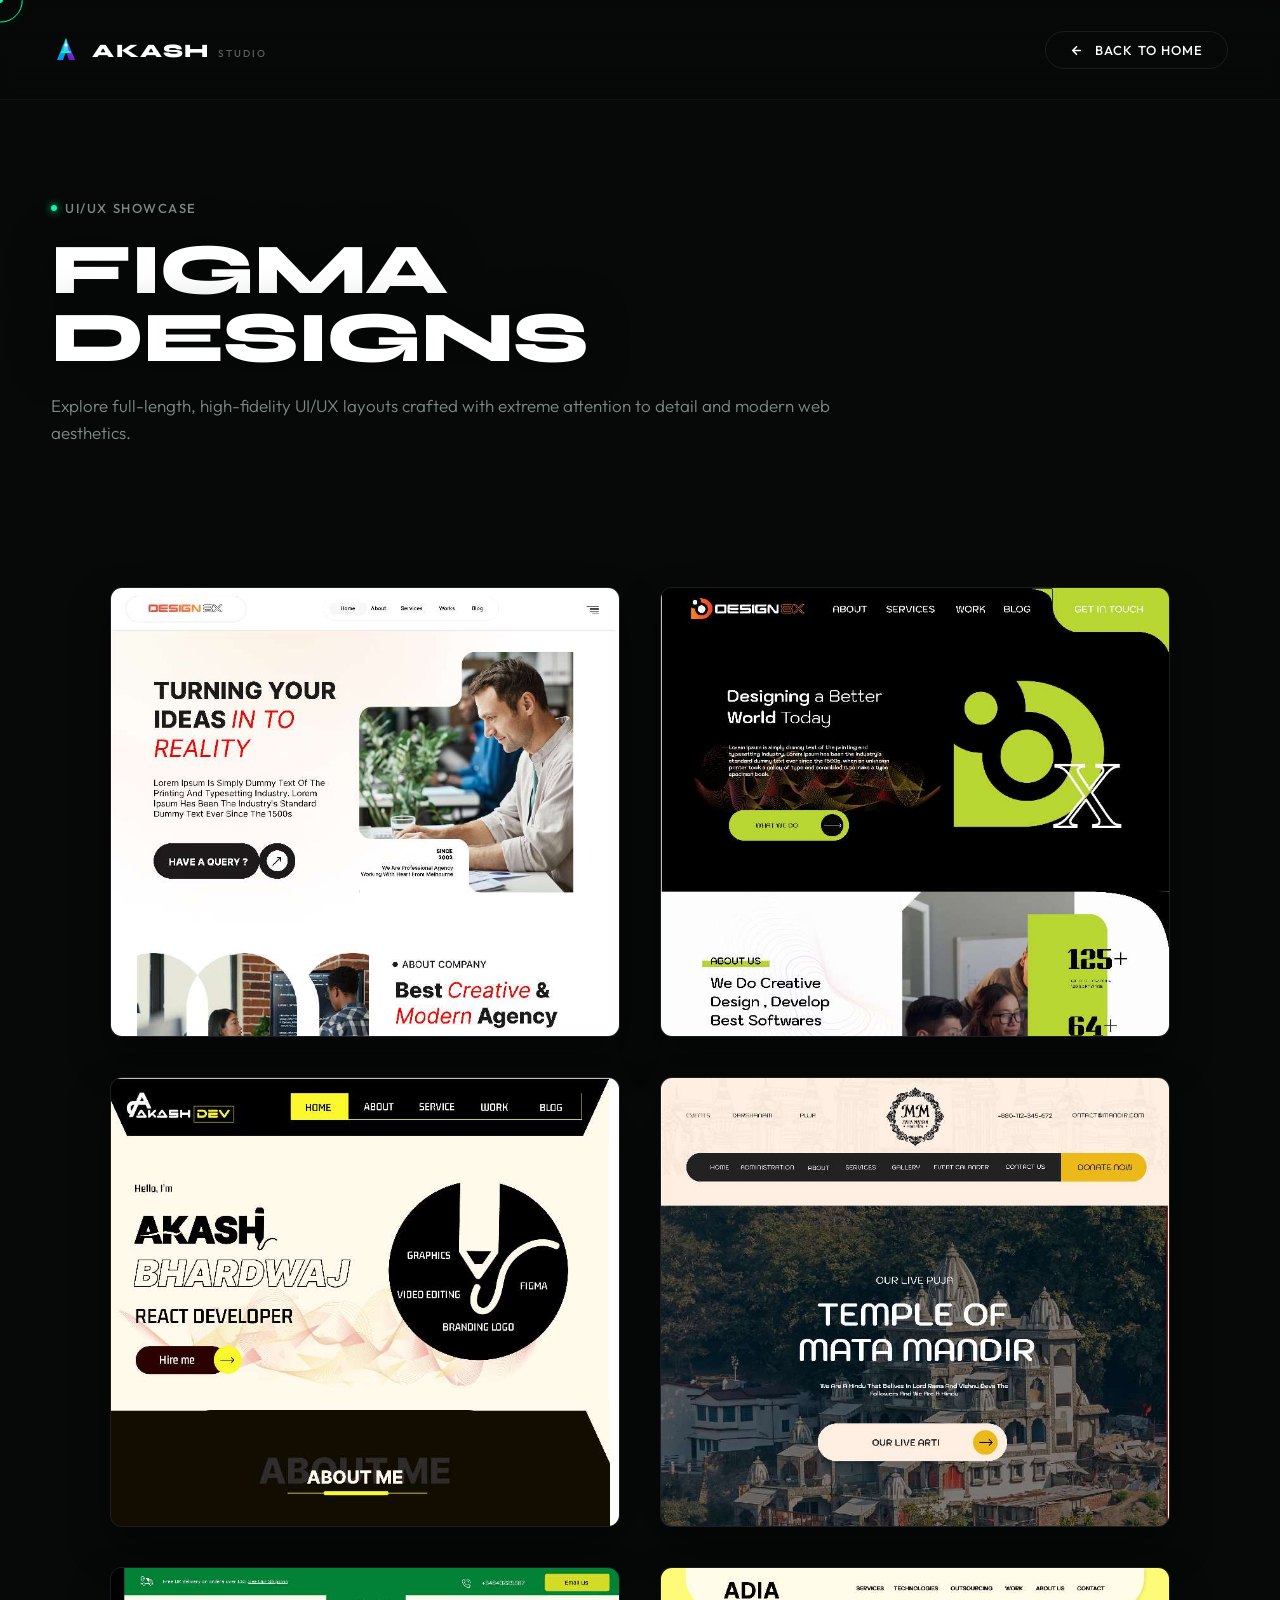
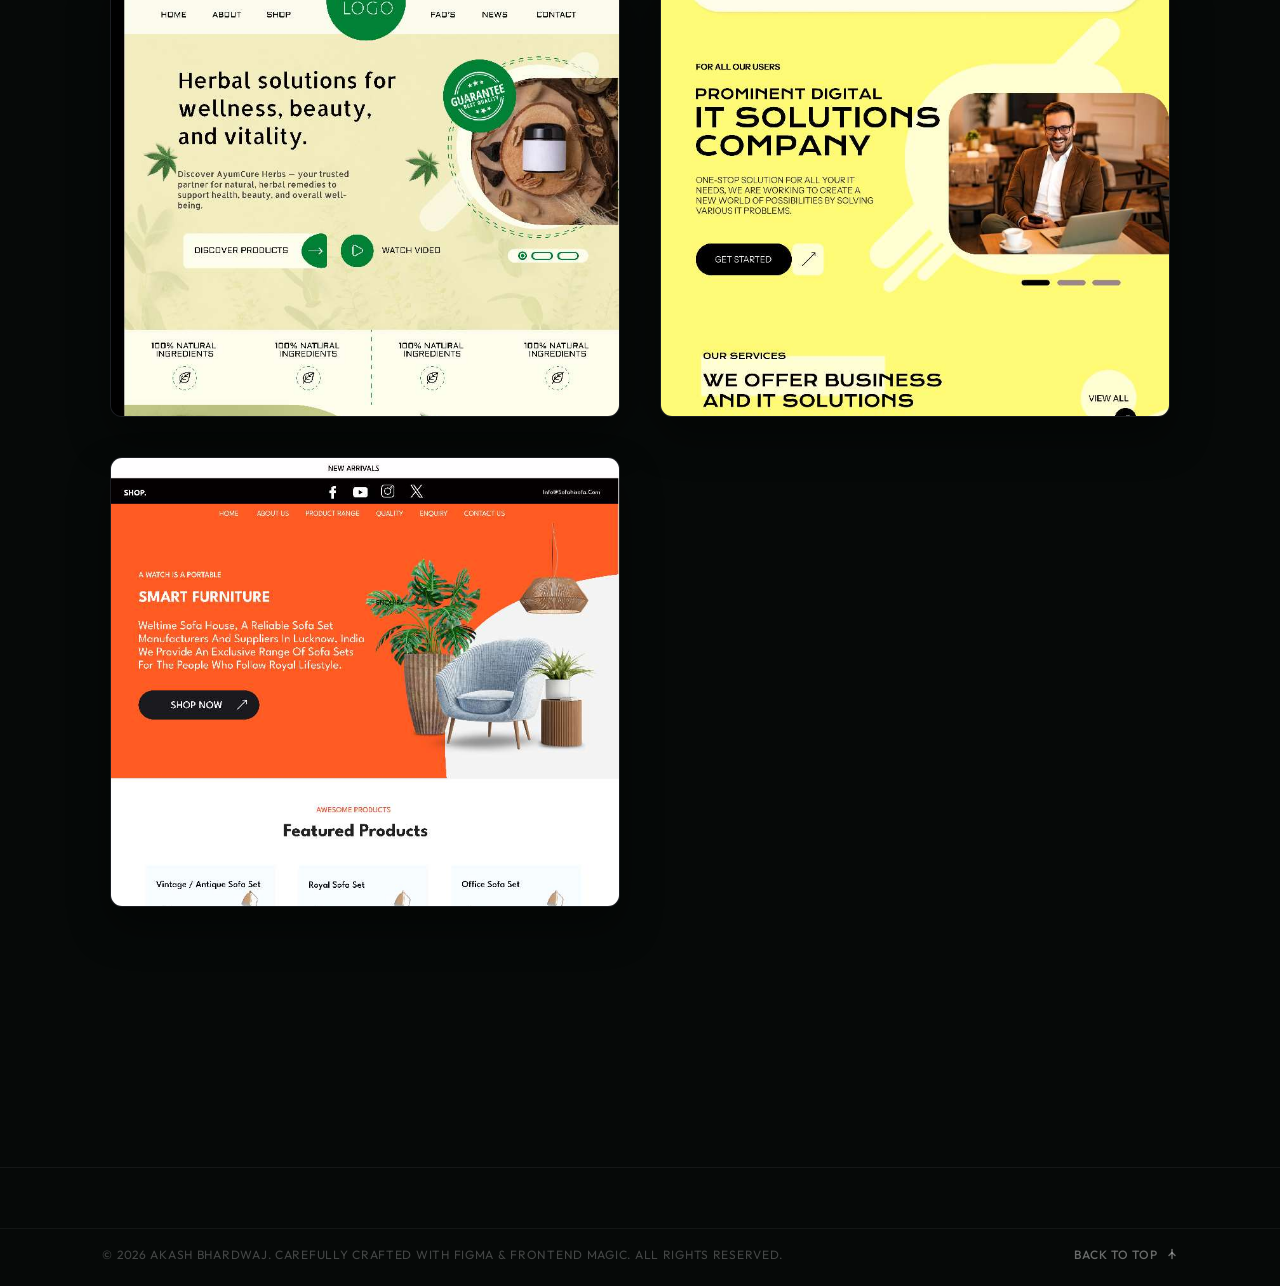
==== commit 9f31b0e3: "education section bm" ====
--- a/figma.html
+++ b/figma.html
@@ -240,37 +240,37 @@
 
         <!-- Figma Designs Grid -->
         <section class="figma-showcase-container">
-            <div class="figma-card" data-src="assets/images/figma/Desktop - 1.png">
+            <div class="figma-card" data-src="assets/images/figma/Desktop - 1.webp">
                 <div class="figma-card-inner">
                     <img src="assets/images/figma/thumbs/Desktop - 1.jpg" alt="Figma Design Desktop 1" loading="lazy">
                 </div>
             </div>
-            <div class="figma-card" data-src="assets/images/figma/Desktop - 1 (1).png">
+            <div class="figma-card" data-src="assets/images/figma/Desktop - 1 (1).webp">
                 <div class="figma-card-inner">
                     <img src="assets/images/figma/thumbs/Desktop - 1 (1).jpg" alt="Figma Design Desktop 1 (1)" loading="lazy">
                 </div>
             </div>
-            <div class="figma-card" data-src="assets/images/figma/Desktop - 1 (2).png">
+            <div class="figma-card" data-src="assets/images/figma/Desktop - 1 (2).webp">
                 <div class="figma-card-inner">
                     <img src="assets/images/figma/thumbs/Desktop - 1 (2).jpg" alt="Figma Design Desktop 1 (2)" loading="lazy">
                 </div>
             </div>
-            <div class="figma-card" data-src="assets/images/figma/Desktop - 1 (3).png">
+            <div class="figma-card" data-src="assets/images/figma/Desktop - 1 (3).webp">
                 <div class="figma-card-inner">
                     <img src="assets/images/figma/thumbs/Desktop - 1 (3).jpg" alt="Figma Design Desktop 1 (3)" loading="lazy">
                 </div>
             </div>
-            <div class="figma-card" data-src="assets/images/figma/Desktop - 1 (4).png">
+            <div class="figma-card" data-src="assets/images/figma/Desktop - 1 (4).webp">
                 <div class="figma-card-inner">
                     <img src="assets/images/figma/thumbs/Desktop - 1 (4).jpg" alt="Figma Design Desktop 1 (4)" loading="lazy">
                 </div>
             </div>
-            <div class="figma-card" data-src="assets/images/figma/Desktop - 2.png">
+            <div class="figma-card" data-src="assets/images/figma/Desktop - 2.webp">
                 <div class="figma-card-inner">
                     <img src="assets/images/figma/thumbs/Desktop - 2.jpg" alt="Figma Design Desktop 2" loading="lazy">
                 </div>
             </div>
-            <div class="figma-card" data-src="assets/images/figma/Desktop - 2 (1).png">
+            <div class="figma-card" data-src="assets/images/figma/Desktop - 2 (1).webp">
                 <div class="figma-card-inner">
                     <img src="assets/images/figma/thumbs/Desktop - 2 (1).jpg" alt="Figma Design Desktop 2 (1)" loading="lazy">
                 </div>
